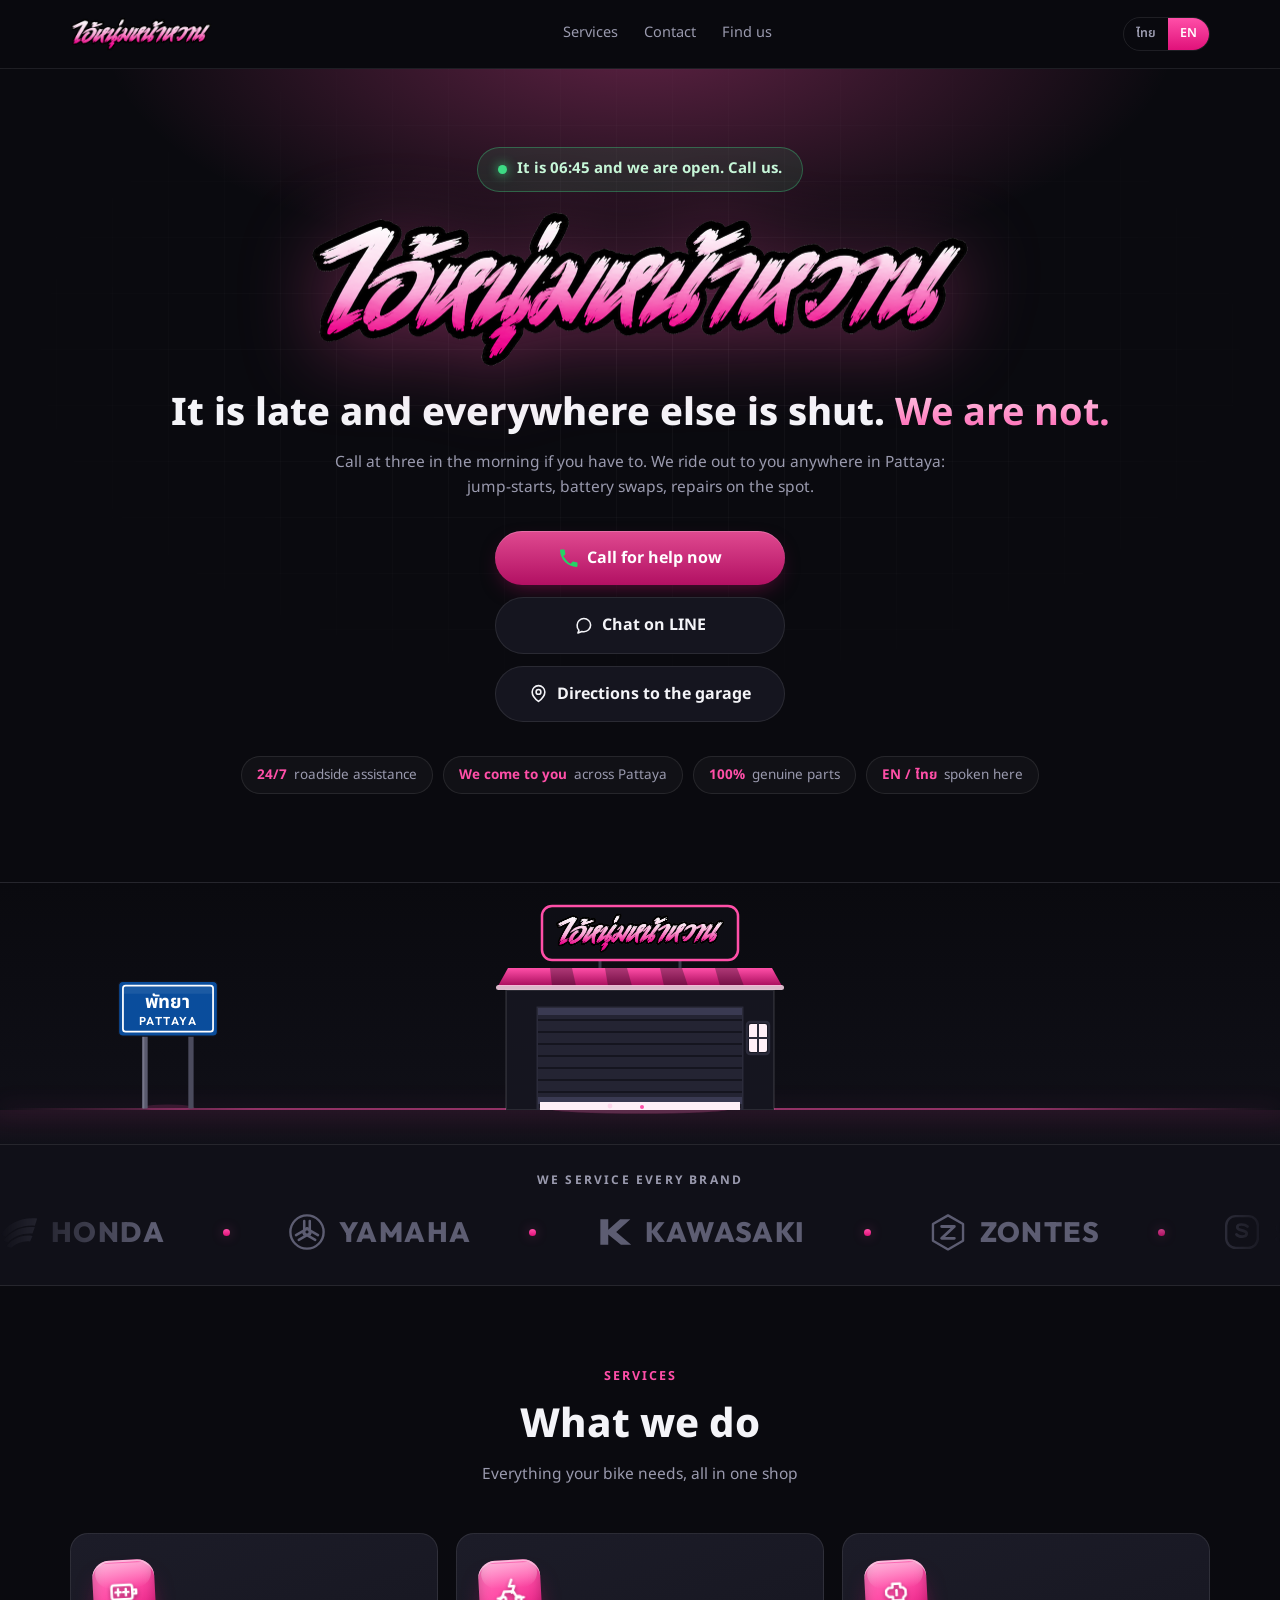
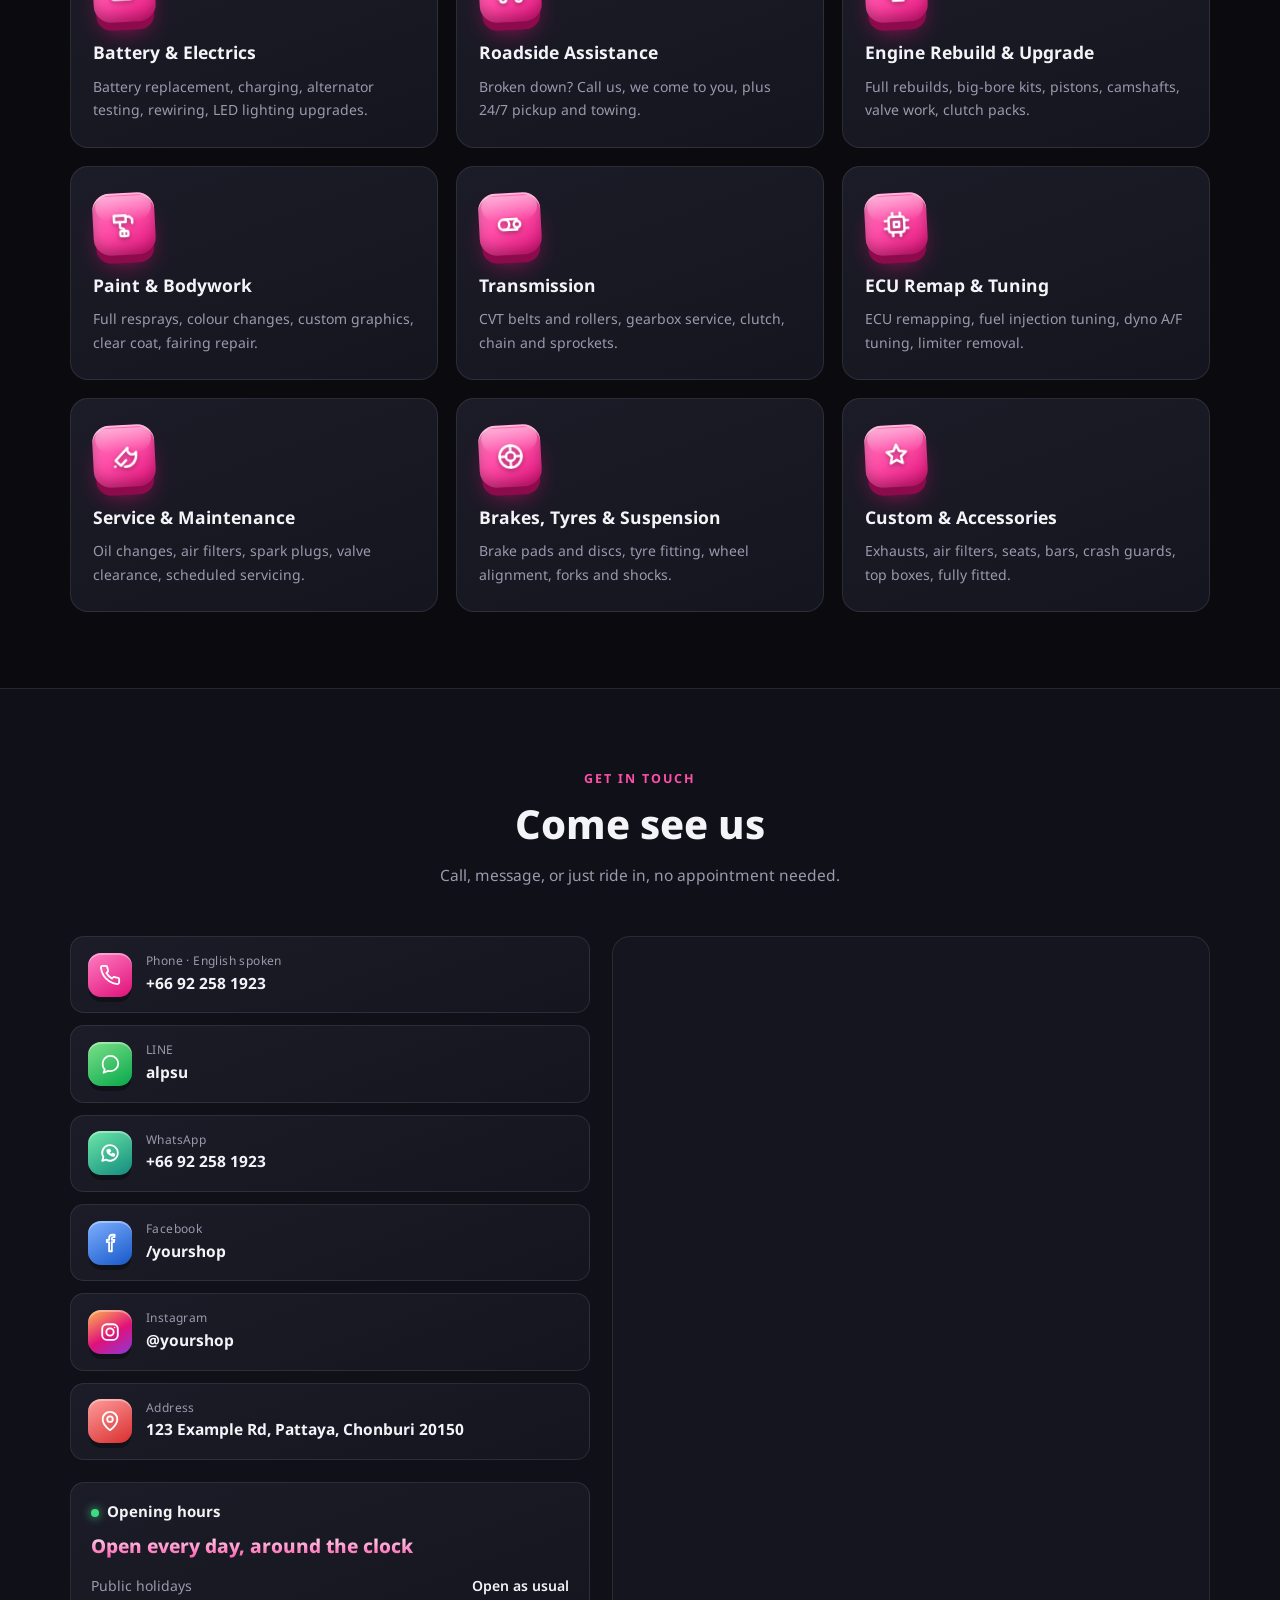
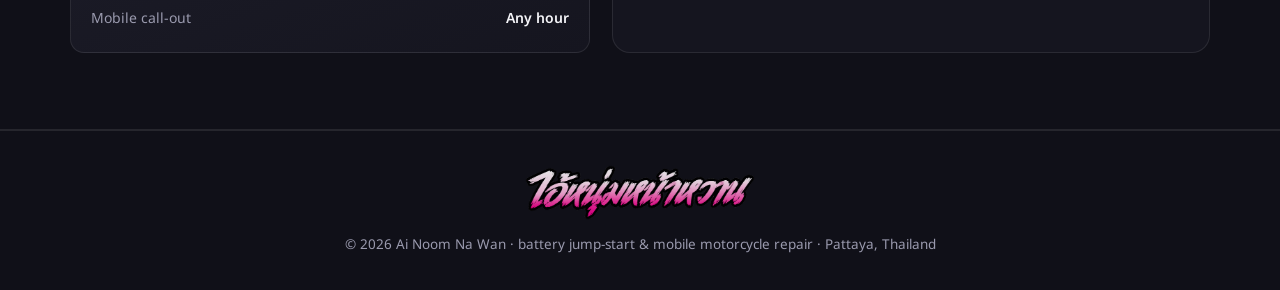
==== en/index.html @ 9d07ac25 "Split the site into a real Thai page and a real English page The English copy only ever existed insi" ====
<!DOCTYPE html>
<html lang="en">
<head>
<meta charset="UTF-8" />
<meta name="viewport" content="width=device-width, initial-scale=1" />
<title>Motorbike Repair &amp; Battery Jump-Start, Pattaya | 24 Hours</title>
<meta name="description" content="Mobile motorbike repair and battery jump-starts across Pattaya, open 24 hours. Engine rebuilds, paint, transmission and ECU remapping at the garage. English spoken." />
<meta name="theme-color" content="#0a0a0f" />
<link rel="canonical" href="https://pattayamotorservice.github.io/en/" />
<link rel="alternate" hreflang="th" href="https://pattayamotorservice.github.io/" />
<link rel="alternate" hreflang="en" href="https://pattayamotorservice.github.io/en/" />
<link rel="alternate" hreflang="x-default" href="https://pattayamotorservice.github.io/" />
<link rel="preconnect" href="https://fonts.googleapis.com" />
<link rel="preconnect" href="https://fonts.gstatic.com" crossorigin />
<link href="https://fonts.googleapis.com/css2?family=Noto+Sans+Thai:wght@400;600;800&family=Outfit:wght@400;600;800&display=swap" rel="stylesheet" />
<link rel="stylesheet" href="/assets/style.css" />

<meta property="og:type" content="website" />
<meta property="og:site_name" content="Ai Noom Na Wan" />
<meta property="og:locale" content="en_US" />
<meta property="og:locale:alternate" content="th_TH" />
<meta property="og:url" content="https://pattayamotorservice.github.io/en/" />
<meta property="og:title" content="Motorbike Repair &amp; Battery Jump-Start, Pattaya, 24 Hours" />
<meta property="og:description" content="Dead battery at 3am? We ride out to you anywhere in Pattaya. Jump-starts, battery swaps, on-the-spot repairs, and the heavy work back at the garage." />
<meta property="og:image" content="https://pattayamotorservice.github.io/assets/og.png" />
<meta property="og:image:type" content="image/png" />
<meta property="og:image:width" content="1200" />
<meta property="og:image:height" content="630" />
<meta property="og:image:alt" content="Ai Noom Na Wan, mobile motorbike repair in Pattaya" />

<meta name="twitter:card" content="summary_large_image" />
<meta name="twitter:title" content="Motorbike Repair &amp; Battery Jump-Start, Pattaya, 24 Hours" />
<meta name="twitter:description" content="Dead battery at 3am? We ride out to you anywhere in Pattaya." />
<meta name="twitter:image" content="https://pattayamotorservice.github.io/assets/og.png" />

<script type="application/ld+json">
{
  "@context": "https://schema.org",
  "@type": "AutoRepair",
  "@id": "https://pattayamotorservice.github.io/#business",
  "name": "Ai Noom Na Wan",
  "alternateName": "\u0e44\u0e2d\u0e49\u0e2b\u0e19\u0e38\u0e48\u0e21\u0e2b\u0e19\u0e49\u0e32\u0e2b\u0e27\u0e32\u0e19",
  "description": "Mobile motorbike repair and battery jump-starts across Pattaya, open 24 hours.",
  "url": "https://pattayamotorservice.github.io/en/",
  "inLanguage": "en",
  "image": "https://pattayamotorservice.github.io/assets/og.png",
  "logo": "https://pattayamotorservice.github.io/assets/logo.png",
  "telephone": "+66922581923",
  "priceRange": "$$",
  "currenciesAccepted": "THB",
  "address": {
    "@type": "PostalAddress",
    "addressLocality": "Pattaya",
    "addressRegion": "Chon Buri",
    "addressCountry": "TH"
  },
  "areaServed": { "@type": "City", "name": "Pattaya" },
  "openingHoursSpecification": [{
    "@type": "OpeningHoursSpecification",
    "dayOfWeek": ["Monday","Tuesday","Wednesday","Thursday","Friday","Saturday","Sunday"],
    "opens": "00:00",
    "closes": "23:59"
  }],
  "makesOffer": [
    { "@type": "Offer", "itemOffered": { "@type": "Service", "name": "Roadside battery jump-start" } },
    { "@type": "Offer", "itemOffered": { "@type": "Service", "name": "24 hour roadside assistance" } },
    { "@type": "Offer", "itemOffered": { "@type": "Service", "name": "Engine rebuild and upgrade" } },
    { "@type": "Offer", "itemOffered": { "@type": "Service", "name": "Paint and bodywork" } },
    { "@type": "Offer", "itemOffered": { "@type": "Service", "name": "ECU remap and tuning" } }
  ]
}
</script>
</head>
<body>

<!-- ============ NAV ============ -->
<header>
  <div class="wrap nav">
    <a class="nav-logo" href="/en/#top">
      <img src="/assets/logo.png" alt="Logo" onerror="this.style.display='none';this.nextElementSibling.style.display='block'">
      <span class="fallback" style="display:none">ไอ้หนุ่มหน้าหวาน</span>
    </a>
    <nav class="nav-links">
      <a href="/en/#services">Services</a>
      <a href="/en/#contact">Contact</a>
      <a href="/en/#map">Find us</a>
    </nav>
    <div class="lang"><a href="/" hreflang="th">ไทย</a><a href="/en/" class="on" hreflang="en">EN</a></div>
  </div>
</header>

<!-- ============ HERO ============ -->
<div class="hero" id="top">
  <div class="wrap">
    <div class="livenow"><i></i><span id="livenow-txt">It is 21:48 and we are open. Call us.</span></div>

    <img class="hero-logo" src="/assets/logo.png" alt="Shop logo" onerror="this.style.display='none';document.getElementById('logo-fb').style.display='block'">
    <div class="hero-logo-fallback" id="logo-fb" style="display:none">ไอ้หนุ่มหน้าหวาน</div>

    <h1 class="tagline" data-night="It is late and everywhere else is shut. &lt;b&gt;We are not.&lt;/b&gt;">Dead battery? Broken down? <b>Don't push it, we come to you</b></h1>

    <p class="sub"><span data-night="Call at three in the morning if you have to. We ride out to you anywhere in Pattaya: jump-starts, battery swaps, repairs on the spot.">Mobile service across Pattaya: battery jump-starts, battery swaps and on-the-spot repairs.</span><span class="sub-more"> Or ride into our garage for the heavy work, from engine rebuilds and paint to ECU remapping.</span></p>

    <div class="cta-row">
      <a class="btn btn-primary" href="tel:+66922581923">
        <svg viewBox="0 0 24 24" fill="#25d366"><path d="M7.4 11.3c1.6 3.1 4.2 5.7 7.3 7.3l2.4-2.4c.3-.3.8-.4 1.2-.3 1.3.4 2.6.7 4 .7.6 0 1.1.5 1.1 1.1v3.9c0 .6-.5 1.1-1.1 1.1C11.1 22.7 1.3 12.9 1.3 1.7 1.3 1.1 1.8.6 2.4.6h3.9c.6 0 1.1.5 1.1 1.1 0 1.4.2 2.7.7 4 .1.4 0 .9-.3 1.2L5.4 9.3Z"></path></svg>
        <span>Call for help now</span>
      </a>
      <a class="btn btn-ghost" href="https://line.me/ti/p/~alpsu" target="_blank" rel="noopener">
        <svg viewBox="0 0 24 24" fill="none" stroke="currentColor" stroke-width="2" stroke-linecap="round" stroke-linejoin="round"><path d="M21 11.5a8.4 8.4 0 0 1-8.5 8.3 9.6 9.6 0 0 1-2.5-.3L5 21.5l1.2-3.5A8.2 8.2 0 0 1 4 11.5C4 6.9 7.8 3.2 12.5 3.2S21 6.9 21 11.5Z"></path></svg>
        <span>Chat on LINE</span>
      </a>
      <a class="btn btn-ghost" href="/en/#map">
        <svg viewBox="0 0 24 24" fill="none" stroke="currentColor" stroke-width="2" stroke-linecap="round" stroke-linejoin="round"><path d="M20 10c0 6-8 12-8 12s-8-6-8-12a8 8 0 1 1 16 0Z"></path><circle cx="12" cy="10" r="3"></circle></svg>
        <span>Directions to the garage</span>
      </a>
    </div>

    <div class="strip">
      <div class="chip"><b>24/7</b><span>roadside assistance</span></div>
      <div class="chip"><b>We come to you</b><span>across Pattaya</span></div>
      <div class="chip"><b>100%</b><span>genuine parts</span></div>
      <div class="chip"><b>EN / ไทย</b><span>spoken here</span></div>
    </div>
  </div>
</div>

<!-- ============ RIDING BIKE ============ -->
<div class="ride" aria-hidden="true">

  <svg width="0" height="0" style="position:absolute" xmlns="http://www.w3.org/2000/svg">
    <defs>
      <linearGradient id="bikePink" x1="0" y1="0" x2="0" y2="1">
        <stop offset="0%" stop-color="#ffd7ec"></stop>
        <stop offset="45%" stop-color="#ff4fa8"></stop>
        <stop offset="100%" stop-color="#c8106e"></stop>
      </linearGradient>
      <linearGradient id="helmetPink" x1="0" y1="0" x2="0" y2="1">
        <stop offset="0%" stop-color="#ffe3f2"></stop>
        <stop offset="100%" stop-color="#e0117a"></stop>
      </linearGradient>
      <linearGradient id="awn" x1="0" y1="0" x2="0" y2="1">
        <stop offset="0%" stop-color="#ff4fa8"></stop>
        <stop offset="100%" stop-color="#a80c5c"></stop>
      </linearGradient>
    </defs>
  </svg>

  <!-- ======== Thai place-name sign: blue panel, white keyline, Thai over
       roman, on twin posts. Same layout the real ones use. ======== -->
  <svg class="roadsign" viewBox="0 0 120 152" fill="none" xmlns="http://www.w3.org/2000/svg">
    <ellipse cx="60" cy="149" rx="30" ry="3.5" fill="#ff4fa8" opacity=".16"></ellipse>
    <rect x="31" y="60" width="6" height="90" rx="1.5" fill="#5a5a6e"></rect>
    <rect x="83" y="60" width="6" height="90" rx="1.5" fill="#4b4b5d"></rect>
    <rect x="31" y="60" width="2.2" height="90" fill="#767689"></rect>

    <rect x="4" y="6" width="112" height="62" rx="5" fill="#0a4d9c"></rect>
    <rect x="4" y="6" width="112" height="62" rx="5" fill="none" stroke="#12121a" stroke-width="1.5"></rect>
    <rect x="9" y="11" width="102" height="52" rx="3" fill="none" stroke="#ffffff" stroke-width="2"></rect>
    <path d="M9 11h102v9H9z" fill="#ffffff" opacity=".07"></path>

    <text x="60" y="36" text-anchor="middle" fill="#ffffff" font-family="'Noto Sans Thai',sans-serif" font-size="21" font-weight="700">พัทยา</text>
    <text x="60" y="55" text-anchor="middle" fill="#ffffff" font-family="Outfit,sans-serif" font-size="13" font-weight="600" letter-spacing="1.6">PATTAYA</text>
  </svg>

  <!-- ======== 1. limps in: dead battery, no fender, coughing smoke ======== -->
  <svg class="scoot scoot-broken" viewBox="0 0 240 140" fill="none" xmlns="http://www.w3.org/2000/svg">
    <g class="smoke-black" fill="#2c2c37" stroke="#5c5c76" stroke-width="2">
      <circle cx="38" cy="112" r="12"></circle>
      <circle cx="33" cy="106" r="10"></circle>
      <circle cx="42" cy="117" r="9"></circle>
      <circle cx="30" cy="112" r="11.5"></circle>
      <circle cx="37" cy="107" r="9.5"></circle>
      <circle cx="35" cy="116" r="10.5"></circle>
      <circle cx="40" cy="109" r="8.5"></circle>
    </g>

    <g class="limp">
      <ellipse cx="120" cy="134" rx="86" ry="4" fill="#8d8494" opacity=".14"></ellipse>

      <circle cx="54" cy="107" r="23" stroke="#2c2c3b" stroke-width="9"></circle>
      <g class="wheel-lame">
        <circle cx="54" cy="107" r="14" stroke="#6d6d84" stroke-width="3"></circle>
        <g stroke="#5a5a70" stroke-width="3" stroke-linecap="round">
          <line x1="54" y1="107" x2="54" y2="94"></line>
          <line x1="54" y1="107" x2="66.4" y2="111"></line>
          <line x1="54" y1="107" x2="61.6" y2="117.5"></line>
          <line x1="54" y1="107" x2="46.4" y2="117.5"></line>
          <line x1="54" y1="107" x2="41.6" y2="111"></line>
        </g>
        <circle cx="54" cy="107" r="3.6" fill="#6d6d84"></circle>
      </g>

      <circle cx="190" cy="107" r="23" stroke="#2c2c3b" stroke-width="9"></circle>
      <g class="wheel-lame">
        <circle cx="190" cy="107" r="14" stroke="#6d6d84" stroke-width="3"></circle>
        <g stroke="#5a5a70" stroke-width="3" stroke-linecap="round">
          <line x1="190" y1="107" x2="190" y2="94"></line>
          <line x1="190" y1="107" x2="202.4" y2="111"></line>
          <line x1="190" y1="107" x2="197.6" y2="117.5"></line>
          <line x1="190" y1="107" x2="182.4" y2="117.5"></line>
          <line x1="190" y1="107" x2="177.6" y2="111"></line>
        </g>
        <circle cx="190" cy="107" r="3.6" fill="#6d6d84"></circle>
      </g>

      <path d="M60 112 C62 92 92 88 112 97 L114 112 Z" fill="#22222e"></path>
      <!-- rear shock has given up, so the tail sits low -->
      <path d="M64 106 L86 90" stroke="#44445a" stroke-width="5" stroke-linecap="round"></path>
      <!-- exhaust hanging off its bracket -->
      <path d="M64 122 L114 109" stroke="#2c2c39" stroke-width="7" stroke-linecap="round"></path>
      <circle cx="63" cy="122" r="4" fill="#3d3d4e"></circle>

      <path d="M190 107 L180 64" stroke="#44445a" stroke-width="6" stroke-linecap="round"></path>
      <!-- front fender: gone -->

      <path d="M38 94 C31 81, 36 66, 55 62 L98 58 L120 70 L121 96 L100 104 L56 104 Z" fill="#4a4a5c"></path>
      <path d="M34 69 L54 62" stroke="#3b3b4c" stroke-width="3.5" stroke-linecap="round"></path>
      <path d="M48 64 L80 56 L84 65 L122 62 L127 73 L52 76 Z" fill="#1a1a24"></path>
      <path d="M104 100 L154 100 L157 109 L102 109 Z" fill="#20202c"></path>
      <path d="M157 101 L161 78 C163 62, 171 52, 181 46 L194 52 L201 68 L197 88 L182 97 L167 101 Z" fill="#4a4a5c"></path>
      <!-- windscreen cracked, headlight dead -->
      <path d="M181 46 L192 32 L201 42 L197 54 Z" fill="#ffffff" opacity=".08"></path>
      <path d="M190 61 L201 69 L197 79 L187 73 Z" fill="#2a2a36"></path>
      <path d="M190 65 L198 76 M197 66 L191 77" stroke="#5a5a70" stroke-width="1.6"></path>

      <!-- bent bars, mirror hanging down -->
      <path d="M170 46 L192 47" stroke="#22222f" stroke-width="6" stroke-linecap="round"></path>
      <path d="M190 47 L199 58" stroke="#3b3b4c" stroke-width="3" stroke-linecap="round"></path>
      <ellipse cx="201" cy="61" rx="5.5" ry="3.5" fill="#44445a" transform="rotate(40 201 61)"></ellipse>

      <!-- rider slumped over the bars -->
      <path d="M126 100 L146 84 L100 70" stroke="#3a3a52" stroke-width="12" stroke-linecap="round" stroke-linejoin="round"></path>
      <path d="M118 102 L131 99" stroke="#14141d" stroke-width="7" stroke-linecap="round"></path>
      <path d="M100 70 L112 48" stroke="#3a3a52" stroke-width="17" stroke-linecap="round"></path>
      <path d="M111 49 L119 41" stroke="#3a3a52" stroke-width="10" stroke-linecap="round"></path>
      <path d="M112 51 L141 59 L170 46" stroke="#22222f" stroke-width="8" stroke-linecap="round" stroke-linejoin="round"></path>
      <circle cx="172" cy="46" r="4.5" fill="#5a5a70"></circle>
      <g transform="rotate(16 123 34)">
        <rect x="109" y="20" width="29" height="28" rx="13.5" fill="#6a6a80"></rect>
        <path d="M129 25 C138 28 140 35 138 43 L128 44 Z" fill="#12121a" opacity=".9"></path>
      </g>
    </g>
  </svg>

  <!-- ======== 2. rides back out: sorted, shiny, running clean ======== -->
  <svg class="scoot scoot-fixed" viewBox="0 0 240 140" fill="none" xmlns="http://www.w3.org/2000/svg">

    <!-- speed lines trailing behind -->
    <g class="speed" stroke-width="3" opacity=".85">
      <line x1="2" y1="52" x2="30" y2="52"></line>
      <line x1="0" y1="70" x2="24" y2="70"></line>
      <line x1="6" y1="86" x2="28" y2="86"></line>
    </g>

    <!-- exhaust smoke -->
    <g class="smoke" fill="#dccbda">
      <circle cx="38" cy="112" r="10"></circle>
      <circle cx="35" cy="107" r="8.5"></circle>
      <circle cx="40" cy="116" r="8"></circle>
      <circle cx="33" cy="113" r="9.5"></circle>
      <circle cx="37" cy="109" r="7.5"></circle>
      <circle cx="36" cy="115" r="9"></circle>
    </g>

    <g class="bob">
      <ellipse cx="120" cy="134" rx="92" ry="4.5" fill="#ff4fa8" opacity=".2"></ellipse>

      <!-- ---- 14in wheels on five-spoke alloys ---- -->
      <circle cx="54" cy="107" r="23" stroke="#2c2c3b" stroke-width="9"></circle>
      <g class="wheel">
        <circle cx="54" cy="107" r="14" stroke="url(#bikePink)" stroke-width="3"></circle>
        <g stroke="#7d7d94" stroke-width="3" stroke-linecap="round">
          <line x1="54" y1="107" x2="54" y2="94"></line>
          <line x1="54" y1="107" x2="66.4" y2="111"></line>
          <line x1="54" y1="107" x2="61.6" y2="117.5"></line>
          <line x1="54" y1="107" x2="46.4" y2="117.5"></line>
          <line x1="54" y1="107" x2="41.6" y2="111"></line>
        </g>
        <circle cx="54" cy="107" r="3.6" fill="#ff4fa8"></circle>
      </g>

      <circle cx="190" cy="107" r="23" stroke="#2c2c3b" stroke-width="9"></circle>
      <g class="wheel">
        <circle cx="190" cy="107" r="14" stroke="url(#bikePink)" stroke-width="3"></circle>
        <g stroke="#7d7d94" stroke-width="3" stroke-linecap="round">
          <line x1="190" y1="107" x2="190" y2="94"></line>
          <line x1="190" y1="107" x2="202.4" y2="111"></line>
          <line x1="190" y1="107" x2="197.6" y2="117.5"></line>
          <line x1="190" y1="107" x2="182.4" y2="117.5"></line>
          <line x1="190" y1="107" x2="177.6" y2="111"></line>
        </g>
        <circle cx="190" cy="107" r="3.6" fill="#ff4fa8"></circle>
      </g>

      <!-- ---- CVT case, exposed rear shock, exhaust ---- -->
      <path d="M60 112 C62 92 92 88 112 97 L114 112 Z" fill="#22222e"></path>
      <path d="M64 104 L88 82" stroke="#4a4a5c" stroke-width="5" stroke-linecap="round"></path>
      <g stroke="#6f6f88" stroke-width="2.4" stroke-linecap="round">
        <line x1="68" y1="102" x2="74" y2="98"></line>
        <line x1="72" y1="98" x2="78" y2="94"></line>
        <line x1="76" y1="94" x2="82" y2="90"></line>
      </g>
      <path d="M68 116 L114 109" stroke="#2c2c39" stroke-width="7" stroke-linecap="round"></path>
      <circle cx="67" cy="116" r="4" fill="#3d3d4e"></circle>

      <!-- ---- front fork + hugging fender ---- -->
      <path d="M190 107 L180 64" stroke="#54546e" stroke-width="6" stroke-linecap="round"></path>
      <path d="M170 95 C173 79 185 73 202 77" stroke="url(#bikePink)" stroke-width="4.5" stroke-linecap="round"></path>

      <!-- ---- bodywork: long tail, stepped seat, flat board, sharp shield ---- -->
      <path d="M38 94 C31 81, 36 66, 55 62 L98 58 L120 70 L121 96 L100 104 L56 104 Z" fill="url(#bikePink)"></path>
      <path d="M34 69 L54 62" stroke="#4a4a5c" stroke-width="3.5" stroke-linecap="round"></path>
      <path d="M48 64 L80 56 L84 65 L122 62 L127 73 L52 76 Z" fill="#1a1a24"></path>
      <path d="M104 100 L154 100 L157 109 L102 109 Z" fill="#20202c"></path>
      <path d="M157 101 L161 78 C163 62, 171 52, 181 46 L194 52 L201 68 L197 88 L182 97 L167 101 Z" fill="url(#bikePink)"></path>
      <path d="M181 46 L192 32 L201 42 L197 54 Z" fill="#ffffff" opacity=".28"></path>
      <path d="M190 61 L201 69 L197 79 L187 73 Z" fill="#fff3fa" opacity=".95"></path>

      <!-- fresh paint, straight out of the booth -->
      <path d="M54 66 C60 62 72 60 97 60 L103 63 C76 63 62 65 58 71 Z" fill="#fff" opacity=".26"></path>
      <path d="M164 80 C166 65 173 55 182 50 L186 53 C177 58 170 68 168 81 Z" fill="#fff" opacity=".22"></path>

      <!-- ---- bar, mirror ---- -->
      <path d="M170 46 L193 41" stroke="#22222f" stroke-width="6" stroke-linecap="round"></path>
      <path d="M189 42 L197 27" stroke="#3b3b4c" stroke-width="3" stroke-linecap="round"></path>
      <ellipse cx="199" cy="25" rx="5.5" ry="3.5" fill="#54546e" transform="rotate(-25 199 25)"></ellipse>

      <!-- ---- rider ---- -->
      <path d="M126 100 L146 84 L100 66" stroke="#3a3a52" stroke-width="12" stroke-linecap="round" stroke-linejoin="round"></path>
      <path d="M118 102 L131 99" stroke="#14141d" stroke-width="7" stroke-linecap="round"></path>
      <path d="M100 66 L110 42" stroke="#3a3a52" stroke-width="17" stroke-linecap="round"></path>
      <path d="M103 62 L111 45" stroke="url(#bikePink)" stroke-width="3.5" stroke-linecap="round"></path>
      <path d="M109 43 L116 34" stroke="#3a3a52" stroke-width="10" stroke-linecap="round"></path>
      <path d="M110 45 L140 56 L170 46" stroke="#22222f" stroke-width="8" stroke-linecap="round" stroke-linejoin="round"></path>
      <circle cx="172" cy="46" r="4.5" fill="#ff4fa8"></circle>
      <g transform="rotate(8 120 27)">
        <rect x="106" y="13" width="29" height="28" rx="13.5" fill="url(#helmetPink)"></rect>
        <path d="M126 18 C135 21 137 28 135 36 L125 37 Z" fill="#12121a" opacity=".9"></path>
        <path d="M111 20 L124 16" stroke="#ffffff" stroke-width="2.5" stroke-linecap="round" opacity=".6"></path>
      </g>
    </g>

    <!-- glints, painted last so they sit on top of the bodywork -->
    <g class="sparkle" fill="#fffafd">
      <path d="M56 60.5 L57.5 64.5 L61.5 66 L57.5 67.5 L56 71.5 L54.5 67.5 L50.5 66 L54.5 64.5 Z"></path>
      <path d="M98 54.5 L99.5 58.5 L103.5 60 L99.5 61.5 L98 65.5 L96.5 61.5 L92.5 60 L96.5 58.5 Z"></path>
      <path d="M170 40.5 L171.5 44.5 L175.5 46 L171.5 47.5 L170 51.5 L168.5 47.5 L164.5 46 L168.5 44.5 Z"></path>
      <path d="M184 64.5 L185.5 68.5 L189.5 70 L185.5 71.5 L184 75.5 L182.5 71.5 L178.5 70 L182.5 68.5 Z"></path>
      <path d="M78 90.5 L79.5 94.5 L83.5 96 L79.5 97.5 L78 101.5 L76.5 97.5 L72.5 96 L76.5 94.5 Z"></path>
      <path d="M146 92.5 L147.5 96.5 L151.5 98 L147.5 99.5 L146 103.5 L144.5 99.5 L140.5 98 L144.5 96.5 Z"></path>
    </g>
  </svg>

  <!-- ======== 3. the workshop itself ======== -->
  <svg class="shop" viewBox="0 -28 300 208" fill="none" xmlns="http://www.w3.org/2000/svg">
    <!-- hanging sign: the shop logo in a flickering neon frame -->
    <path d="M110 30 V42 M190 30 V42" stroke="#3b3b4c" stroke-width="3"></path>
    <g class="sign">
      <rect x="52" y="-24" width="196" height="54" rx="10" fill="#0e0e15" stroke="#ff4fa8" stroke-width="2.5"></rect>
      <image href="/assets/logo.png" x="65" y="-17.5" width="170" height="41" preserveAspectRatio="xMidYMid meet"></image>
    </g>

    <!-- awning -->
    <path d="M8 56 L292 56 L282 38 L18 38 Z" fill="url(#awn)"></path>
    <g fill="#0d0d14" opacity=".33">
      <path d="M62 56 L86 56 L82 38 L60 38 Z"></path>
      <path d="M118 56 L142 56 L137 38 L115 38 Z"></path>
      <path d="M174 56 L198 56 L192 38 L170 38 Z"></path>
      <path d="M230 56 L254 56 L247 38 L225 38 Z"></path>
    </g>
    <rect x="6" y="55" width="288" height="5" rx="2.5" fill="#ffd7ec" opacity=".85"></rect>

    <!-- facade: evenodd punches the doorway out, so a bike parked behind shows through -->
    <path fill="#15151f" fill-rule="evenodd" d="M16 60H284V180H16Z M48 78H252V180H48Z"></path>
    <rect x="16" y="60" width="268" height="120" fill="none" stroke="rgba(255,255,255,.09)" stroke-width="2"></rect>

    <!-- doorway: dim glass, so the bike inside reads as parked in a dark garage
         (the surrounding facade is opaque and hides the ends that stick out) -->
    <rect x="48" y="78" width="204" height="102" fill="#08080c" opacity=".38"></rect>
    <rect x="48" y="78" width="204" height="102" stroke="#2b2b3a" stroke-width="3"></rect>

    <!-- roller shutter -->
    <g class="door">
      <rect x="48" y="78" width="204" height="96" fill="#242433"></rect>
      <g stroke="#15151f" stroke-width="2">
        <path d="M48 90h204M48 102h204M48 114h204M48 126h204M48 138h204M48 150h204M48 162h204"></path>
      </g>
      <rect x="48" y="78" width="204" height="7" fill="#3a3a52"></rect>
      <rect x="48" y="167" width="204" height="7" fill="#3a3a52"></rect>
    </g>

    <!-- welding flashes leaking out while the shutter is down -->
    <g class="weld">
      <rect x="50" y="172" width="200" height="8" fill="#fff0f8"></rect>
      <circle class="spark" cx="120" cy="176" r="2.4" fill="#ffd7ec"></circle>
      <circle class="spark" cx="152" cy="177" r="2" fill="#ff4fa8"></circle>
      <circle class="spark" cx="182" cy="175" r="2.6" fill="#fff0f8"></circle>
      <rect x="259" y="94" width="18" height="28" rx="2" fill="#fff0f8"></rect>
    </g>

    <!-- window -->
    <rect x="257" y="92" width="22" height="32" rx="3" fill="none" stroke="#2b2b3a" stroke-width="2.5"></rect>
    <path d="M268 92 V124 M257 108 H279" stroke="#2b2b3a" stroke-width="2"></path>
  </svg>
</div>

<!-- ============ BRAND MARQUEE ============ -->

<!-- emblem shapes, defined once and reused by <use> below -->
<svg style="display:none" xmlns="http://www.w3.org/2000/svg">
  <symbol id="bm-honda" viewBox="0 0 48 48">
    <g fill="currentColor">
      <path d="M1 27C11 13 27 5 47 7l-3 9C29 15 16 20 7 30Z"></path>
      <path d="M4 35C14 23 28 16 44 18l-3 8C29 25 18 29 10 37Z"></path>
      <path d="M8 42C17 32 28 27 41 29l-3 7c-9-1-17 2-24 8Z"></path>
    </g>
  </symbol>
  <symbol id="bm-yamaha" viewBox="0 0 48 48">
    <circle cx="24" cy="24" r="21" fill="none" stroke="currentColor" stroke-width="3"></circle>
    <g fill="none" stroke="currentColor" stroke-width="3.2" stroke-linecap="round">
      <g><path d="M20.5 27V10"></path><path d="M27.5 27V10"></path></g>
      <g transform="rotate(120 24 24)"><path d="M20.5 27V10"></path><path d="M27.5 27V10"></path></g>
      <g transform="rotate(240 24 24)"><path d="M20.5 27V10"></path><path d="M27.5 27V10"></path></g>
    </g>
  </symbol>
  <symbol id="bm-kawasaki" viewBox="0 0 48 48">
    <path fill="currentColor" d="M8 8h10v13L33 8h13L28 24l19 16H34L18 27v13H8Z"></path>
  </symbol>
  <symbol id="bm-zontes" viewBox="0 0 48 48">
    <path d="M24 3 43 14v21L24 46 5 35V14Z" fill="none" stroke="currentColor" stroke-width="3" stroke-linejoin="round"></path>
    <path d="M16 17h16L16 32h16" fill="none" stroke="currentColor" stroke-width="3.6" stroke-linecap="round" stroke-linejoin="round"></path>
  </symbol>
  <symbol id="bm-sym" viewBox="0 0 48 48">
    <rect x="4" y="4" width="40" height="40" rx="12" fill="none" stroke="currentColor" stroke-width="3"></rect>
    <path d="M31 17c-3-3-13-4-13 1s12 3 12 8-10 5-13 1" fill="none" stroke="currentColor" stroke-width="3.4" stroke-linecap="round"></path>
  </symbol>
  <symbol id="bm-vespa" viewBox="0 0 48 48">
    <path d="M24 4 42 11v16c0 10-8 15-18 18C14 42 6 37 6 27V11Z" fill="none" stroke="currentColor" stroke-width="3" stroke-linejoin="round"></path>
    <path d="M16 17 24 33 32 17" fill="none" stroke="currentColor" stroke-width="4" stroke-linecap="round" stroke-linejoin="round"></path>
  </symbol>
</svg>

<div class="marquee-sec">
  <div class="marquee-label">We service every brand</div>
  <div class="marquee">
    <div class="marquee-track" id="mq-track">
      <!-- half A -->
      <span class="brand"><svg class="bm"><use href="#bm-honda"></use></svg><span class="bt">Honda</span></span><span class="sep"></span>
      <span class="brand"><svg class="bm"><use href="#bm-yamaha"></use></svg><span class="bt">Yamaha</span></span><span class="sep"></span>
      <span class="brand"><svg class="bm"><use href="#bm-kawasaki"></use></svg><span class="bt">Kawasaki</span></span><span class="sep"></span>
      <span class="brand"><svg class="bm"><use href="#bm-zontes"></use></svg><span class="bt">Zontes</span></span><span class="sep"></span>
      <span class="brand"><svg class="bm"><use href="#bm-sym"></use></svg><span class="bt">SYM</span></span><span class="sep"></span>
      <span class="brand"><svg class="bm"><use href="#bm-vespa"></use></svg><span class="bt">Vespa</span></span><span class="sep"></span>
      <!-- half B (identical, keeps the -50% loop seamless) -->
      <span class="brand"><svg class="bm"><use href="#bm-honda"></use></svg><span class="bt">Honda</span></span><span class="sep"></span>
      <span class="brand"><svg class="bm"><use href="#bm-yamaha"></use></svg><span class="bt">Yamaha</span></span><span class="sep"></span>
      <span class="brand"><svg class="bm"><use href="#bm-kawasaki"></use></svg><span class="bt">Kawasaki</span></span><span class="sep"></span>
      <span class="brand"><svg class="bm"><use href="#bm-zontes"></use></svg><span class="bt">Zontes</span></span><span class="sep"></span>
      <span class="brand"><svg class="bm"><use href="#bm-sym"></use></svg><span class="bt">SYM</span></span><span class="sep"></span>
      <span class="brand"><svg class="bm"><use href="#bm-vespa"></use></svg><span class="bt">Vespa</span></span><span class="sep"></span>
    </div>
  </div>
</div>

<!-- ============ SERVICES ============ -->
<section id="services">
  <div class="wrap">
    <div class="sec-head rv" style="transition-delay: 0s;">
      <span class="eyebrow">Services</span>
      <h2>What we do</h2>
      <p>Everything your bike needs, all in one shop</p>
    </div>

    <div class="grid">

      <!-- Battery -->
      <div class="card rv" style="transition-delay: 0.08s;">
        <div class="ico"><svg viewBox="0 0 24 24"><rect x="2" y="7" width="16" height="11" rx="2"></rect><path d="M18 11h3v3h-3"></path><path d="M7 10v5M5 12.5h4M13 10v5M11 12.5h4"></path></svg></div>
        <h3>Battery &amp; Electrics</h3>
        <p>Battery replacement, charging, alternator testing, rewiring, LED lighting upgrades.</p>
      </div>

      <!-- Roadside -->
      <div class="card rv" style="transition-delay: 0.16s;">
        <div class="ico"><svg viewBox="0 0 24 24"><path d="M2 17h3l2-5h7l3 5h5"></path><circle cx="6" cy="18" r="2.2"></circle><circle cx="18" cy="18" r="2.2"></circle><path d="M13 3l-2 5h4l-2 5"></path></svg></div>
        <h3>Roadside Assistance</h3>
        <p>Broken down? Call us, we come to you, plus 24/7 pickup and towing.</p>
      </div>

      <!-- Engine -->
      <div class="card rv" style="transition-delay: 0s;">
        <div class="ico"><svg viewBox="0 0 24 24"><path d="M6 9h3V6h6v3h2l2 2v4l-2 2v2H9v-3H6l-2-2v-3l2-2Z"></path><path d="M12 11v4"></path></svg></div>
        <h3>Engine Rebuild &amp; Upgrade</h3>
        <p>Full rebuilds, big-bore kits, pistons, camshafts, valve work, clutch packs.</p>
      </div>

      <!-- Paint -->
      <div class="card rv" style="transition-delay: 0.08s;">
        <div class="ico"><svg viewBox="0 0 24 24"><path d="M4 5h9v5H4z"></path><path d="M13 6h3l2 2v3"></path><path d="M8.5 10v3.5A1.5 1.5 0 0 0 10 15h0a1.5 1.5 0 0 1 1.5 1.5V21"></path><rect x="8.5" y="17" width="6" height="4" rx="1"></rect></svg></div>
        <h3>Paint &amp; Bodywork</h3>
        <p>Full resprays, colour changes, custom graphics, clear coat, fairing repair.</p>
      </div>

      <!-- Transmission -->
      <div class="card rv" style="transition-delay: 0.16s;">
        <div class="ico"><svg viewBox="0 0 24 24"><circle cx="7" cy="12" r="4"></circle><circle cx="17" cy="12" r="2.5"></circle><path d="M7 8h10M7 16h10"></path></svg></div>
        <h3>Transmission</h3>
        <p>CVT belts and rollers, gearbox service, clutch, chain and sprockets.</p>
      </div>

      <!-- Remap -->
      <div class="card rv" style="transition-delay: 0s;">
        <div class="ico"><svg viewBox="0 0 24 24"><rect x="6" y="6" width="12" height="12" rx="2"></rect><path d="M10 10h4v4h-4z"></path><path d="M9 3v3M15 3v3M9 18v3M15 18v3M3 9h3M3 15h3M18 9h3M18 15h3"></path></svg></div>
        <h3>ECU Remap &amp; Tuning</h3>
        <p>ECU remapping, fuel injection tuning, dyno A/F tuning, limiter removal.</p>
      </div>

      <!-- Service -->
      <div class="card rv" style="transition-delay: 0.08s;">
        <div class="ico"><svg viewBox="0 0 24 24"><path d="M14.5 5.5a4 4 0 0 0 5 5L21 9v2.5a8.5 8.5 0 0 1-8.5 8.5H12"></path><path d="M14.5 5.5 9 11l-4 4 4 4 4-4"></path><path d="M4.5 19.5h.01"></path></svg></div>
        <h3>Service &amp; Maintenance</h3>
        <p>Oil changes, air filters, spark plugs, valve clearance, scheduled servicing.</p>
      </div>

      <!-- Brakes / tyres -->
      <div class="card rv" style="transition-delay: 0.16s;">
        <div class="ico"><svg viewBox="0 0 24 24"><circle cx="12" cy="12" r="8.5"></circle><circle cx="12" cy="12" r="3.5"></circle><path d="M12 3.5v5M12 15.5v5M3.5 12h5M15.5 12h5"></path></svg></div>
        <h3>Brakes, Tyres &amp; Suspension</h3>
        <p>Brake pads and discs, tyre fitting, wheel alignment, forks and shocks.</p>
      </div>

      <!-- Custom / accessories -->
      <div class="card rv" style="transition-delay: 0s;">
        <div class="ico"><svg viewBox="0 0 24 24"><path d="M12 3l2.2 4.8 5.3.6-4 3.6 1.1 5.2L12 14.6 7.4 17.2l1.1-5.2-4-3.6 5.3-.6L12 3Z"></path></svg></div>
        <h3>Custom &amp; Accessories</h3>
        <p>Exhausts, air filters, seats, bars, crash guards, top boxes, fully fitted.</p>
      </div>

    </div>
  </div>
</section>

<!-- ============ CONTACT + MAP ============ -->
<section id="contact" style="background:var(--bg-2);border-top:1px solid var(--line);border-bottom:1px solid var(--line)">
  <div class="wrap">
    <div class="sec-head rv" style="transition-delay: 0.08s;">
      <span class="eyebrow">Get in touch</span>
      <h2>Come see us</h2>
      <p>Call, message, or just ride in, no appointment needed.</p>
    </div>

    <div class="contact-wrap">
      <div>
        <div class="ch-list rv" style="transition-delay: 0.16s;">
          <a class="ch" href="tel:+66922581923">
            <div class="ch-ico ch-tel"><svg viewBox="0 0 24 24"><path d="M22 16.9v3a2 2 0 0 1-2.2 2 19.8 19.8 0 0 1-8.6-3.1 19.5 19.5 0 0 1-6-6A19.8 19.8 0 0 1 2.1 4.2 2 2 0 0 1 4.1 2h3a2 2 0 0 1 2 1.7c.1 1 .4 2 .7 2.9a2 2 0 0 1-.5 2.1L8.1 9.9a16 16 0 0 0 6 6l1.2-1.2a2 2 0 0 1 2.1-.5c.9.3 1.9.6 2.9.7a2 2 0 0 1 1.7 2Z"></path></svg></div>
            <div class="ch-txt">
              <div class="k">Phone · English spoken</div>
              <div class="v">+66 92 258 1923</div>
            </div>
          </a>

          <a class="ch" href="https://line.me/ti/p/~alpsu" target="_blank" rel="noopener">
            <div class="ch-ico ch-line"><svg viewBox="0 0 24 24"><path d="M21 11.5a8.4 8.4 0 0 1-8.5 8.3 9.6 9.6 0 0 1-2.5-.3L5 21.5l1.2-3.5A8.2 8.2 0 0 1 4 11.5C4 6.9 7.8 3.2 12.5 3.2S21 6.9 21 11.5Z"></path></svg></div>
            <div class="ch-txt">
              <div class="k">LINE</div>
              <div class="v">alpsu</div>
            </div>
          </a>

          <a class="ch ch-wa-row" href="https://wa.me/66922581923" target="_blank" rel="noopener">
            <div class="ch-ico ch-wa"><svg viewBox="0 0 24 24"><path d="M20.5 11.8A8.5 8.5 0 0 1 7.7 19.2L3.5 20.5l1.3-4.1a8.5 8.5 0 1 1 15.7-4.6Z"></path><path d="M9 9.2c.3 2.4 2.4 4.5 4.8 4.8l1-1.3 1.9.8-.4 1.6c-2.9.5-6.9-3.5-6.4-6.4l1.6-.4.8 1.9L9 9.2Z"></path></svg></div>
            <div class="ch-txt">
              <div class="k">WhatsApp</div>
              <div class="v">+66 92 258 1923</div>
            </div>
          </a>

          <a class="ch" href="https://facebook.com/yourshop" target="_blank" rel="noopener">
            <div class="ch-ico ch-fb"><svg viewBox="0 0 24 24"><path d="M14 8.5V7a1.5 1.5 0 0 1 1.5-1.5H17V3h-2.2A4 4 0 0 0 11 7v1.5H8.5V11H11v10h3V11h2.3l.5-2.5H14Z"></path></svg></div>
            <div class="ch-txt"><div class="k">Facebook</div><div class="v">/yourshop</div></div>
          </a>

          <a class="ch" href="https://instagram.com/yourshop" target="_blank" rel="noopener">
            <div class="ch-ico ch-ig"><svg viewBox="0 0 24 24"><rect x="3.5" y="3.5" width="17" height="17" rx="5"></rect><circle cx="12" cy="12" r="4"></circle><circle cx="17" cy="7" r=".8" fill="#fff" stroke="none"></circle></svg></div>
            <div class="ch-txt"><div class="k">Instagram</div><div class="v">@yourshop</div></div>
          </a>

          <a class="ch" href="https://maps.google.com/?q=YOUR+SHOP+NAME+Pattaya" target="_blank" rel="noopener">
            <div class="ch-ico ch-map"><svg viewBox="0 0 24 24"><path d="M20 10c0 6-8 12-8 12s-8-6-8-12a8 8 0 1 1 16 0Z"></path><circle cx="12" cy="10" r="3"></circle></svg></div>
            <div class="ch-txt"><div class="k">Address</div><div class="v">123 Example Rd, Pattaya, Chonburi 20150</div></div>
          </a>
        </div>

        <div class="hours rv" style="transition-delay: 0s;">
          <h4><span class="dot"></span><span>Opening hours</span></h4>
          <div class="hours-big">Open every day, around the clock</div>
          <div class="hours-row"><span>Public holidays</span><b>Open as usual</b></div>
          <div class="hours-row"><span>Mobile call-out</span><b>Any hour</b></div>
        </div>
      </div>

      <div class="map-box rv" id="map" style="transition-delay: 0.08s;">
        <iframe src="https://www.google.com/maps?q=Pattaya%20Chonburi%20Thailand&amp;output=embed" loading="lazy" referrerpolicy="no-referrer-when-downgrade" title="Shop location"></iframe>
      </div>
    </div>
  </div>
</section>

<!-- ============ FOOTER ============ -->
<footer>
  <div class="wrap">
    <img class="fl" src="/assets/logo.png" alt="" onerror="this.style.display='none'">
    <p>© 2026 Ai Noom Na Wan · battery jump-start &amp; mobile motorcycle repair · Pattaya, Thailand</p>
  </div>
</footer>

<a class="fab" href="tel:+66922581923" aria-label="Call">
  <svg viewBox="0 0 24 24"><path d="M22 16.9v3a2 2 0 0 1-2.2 2 19.8 19.8 0 0 1-8.6-3.1 19.5 19.5 0 0 1-6-6A19.8 19.8 0 0 1 2.1 4.2 2 2 0 0 1 4.1 2h3a2 2 0 0 1 2 1.7c.1 1 .4 2 .7 2.9a2 2 0 0 1-.5 2.1L8.1 9.9a16 16 0 0 0 6 6l1.2-1.2a2 2 0 0 1 2.1-.5c.9.3 1.9.6 2.9.7a2 2 0 0 1 1.7 2Z"></path></svg>
</a>






<script>
  /* 19:00 to 07:00 counts as night. ?night and ?day force either mode so the
     night page can be checked without waiting for it to get dark. */
  (function(){
    var q = location.search;
    if (/[?&]day(=|&|$)/.test(q)) return;
    var h = new Date().getHours();
    if (/[?&]night(=|&|$)/.test(q) || h >= 19 || h < 7) {
      document.documentElement.classList.add('is-night');
    }
  })();

  function isNight(){ return document.documentElement.classList.contains('is-night'); }

  function paintLive(){
    var el = document.getElementById('livenow-txt');
    if (!el || !isNight()) return;
    var d = new Date();
    var hh = ('0' + d.getHours()).slice(-2), mm = ('0' + d.getMinutes()).slice(-2);
    el.textContent = 'It is ' + hh + ':' + mm + ' and we are open. Call us.';
  }

  /* the page ships in English already, so the only swap left is the night copy */
  (function(){
    if (isNight()) {
      document.querySelectorAll('[data-night]').forEach(function(el){
        el.innerHTML = el.getAttribute('data-night');
      });
    }
    paintLive();
    setInterval(paintLive, 30000);
  })();

  var io = new IntersectionObserver(function(entries){
    entries.forEach(function(e){ if (e.isIntersecting){ e.target.classList.add('in'); io.unobserve(e.target); } });
  }, { threshold: 0.12 });
  document.querySelectorAll('.rv').forEach(function(el, i){
    el.style.transitionDelay = (i % 3) * 0.08 + 's';
    io.observe(el);
  });
</script>
</body>
</html>
---- assets/style.css ----
:root{
    --bg:#0a0a0f;
    --bg-2:#101018;
    --card:#15151f;
    --card-2:#1c1c28;
    --line:rgba(255,255,255,.09);
    --txt:#f4f4f8;
    --muted:#9a9aae;
    --pink-1:#ffd7ec;
    --pink-2:#ff4fa8;
    --pink-3:#e0117a;
    --pink-glow:rgba(255,79,168,.35);
    --r:18px;
    --max:1180px;
  }
  *{box-sizing:border-box;margin:0;padding:0}
  html{scroll-behavior:smooth}
  body{
    background:var(--bg);
    color:var(--txt);
    font-family:'Noto Sans Thai','Outfit',system-ui,sans-serif;
    line-height:1.65;
    -webkit-font-smoothing:antialiased;
    overflow-x:hidden;
  }
  .wrap{max-width:var(--max);margin:0 auto;padding:0 20px}
  a{color:inherit;text-decoration:none}
  img{max-width:100%;display:block}

  /* ---------- NAV ---------- */
  header{
    position:sticky;top:0;z-index:50;
    background:rgba(10,10,15,.78);
    backdrop-filter:blur(14px);
    border-bottom:1px solid var(--line);
  }
  .nav{display:flex;align-items:center;justify-content:space-between;gap:16px;height:68px}
  .nav-logo{display:flex;align-items:center;gap:10px;min-width:0}
  .nav-logo img{height:34px;width:auto}
  .nav-logo .fallback{
    font-weight:800;font-size:19px;letter-spacing:.5px;
    background:linear-gradient(180deg,var(--pink-1),var(--pink-3));
    -webkit-background-clip:text;background-clip:text;color:transparent;
    white-space:nowrap;
  }
  .nav-links{display:flex;align-items:center;gap:26px}
  .nav-links a{font-size:14.5px;color:var(--muted);transition:color .2s}
  .nav-links a:hover{color:var(--pink-2)}
  .lang{
    display:flex;border:1px solid var(--line);border-radius:999px;overflow:hidden;
    font-size:12.5px;font-weight:600;flex-shrink:0;
  }
  .lang a{
    display:inline-block;text-decoration:none;
    color:var(--muted);padding:6px 12px;cursor:pointer;
    font-weight:600;transition:.2s;
  }
  .lang a:hover{color:var(--pink-1)}
  .lang a.on{background:linear-gradient(180deg,var(--pink-2),var(--pink-3));color:#fff}
  @media(max-width:860px){.nav-links{display:none}}

  /* ---------- HERO ---------- */
  .hero{
    position:relative;overflow:hidden;
    padding:78px 0 88px;
    text-align:center;
  }
  .hero::before{
    content:"";position:absolute;inset:-20% -10% auto -10%;height:620px;
    background:radial-gradient(ellipse 50% 55% at 50% 20%,var(--pink-glow),transparent 70%);
    pointer-events:none;
  }
  .hero::after{
    content:"";position:absolute;inset:0;pointer-events:none;
    background-image:linear-gradient(var(--line) 1px,transparent 1px),linear-gradient(90deg,var(--line) 1px,transparent 1px);
    background-size:56px 56px;
    mask-image:radial-gradient(ellipse 70% 60% at 50% 35%,#000,transparent 75%);
    -webkit-mask-image:radial-gradient(ellipse 70% 60% at 50% 35%,#000,transparent 75%);
    opacity:.5;
  }
  .hero .wrap{position:relative;z-index:2}
  .hero-logo{max-width:min(660px,88vw);margin:0 auto 22px;filter:drop-shadow(0 14px 40px var(--pink-glow))}
  .hero-logo-fallback{
    font-size:clamp(38px,9vw,84px);font-weight:800;line-height:1.1;margin-bottom:18px;
    background:linear-gradient(180deg,var(--pink-1) 10%,var(--pink-2) 55%,var(--pink-3) 100%);
    -webkit-background-clip:text;background-clip:text;color:transparent;
  }
  /* Only shown between 19:00 and 07:00. It states the visitor's own clock time,
     which is the one fact that matters at 3am: everyone else is shut. */
  .livenow{
    display:none;align-items:center;gap:10px;justify-content:center;
    margin-bottom:18px;font-size:15px;font-weight:700;color:#c6f7d8;
    border:1px solid rgba(61,220,132,.34);background:rgba(61,220,132,.1);
    border-radius:999px;padding:9px 20px;
  }
  .is-night .livenow{display:inline-flex}
  /* stacked and matched, so call and LINE read as one pair rather than a
     giant button with a small one hanging off it */
  .is-night .cta-row{flex-direction:column;align-items:center}
  .is-night .cta-row .btn{
    width:100%;max-width:290px;padding:14px 22px;font-size:16px;
  }
  .is-night .cta-row .btn svg{width:19px;height:19px}
  .is-night .sub-more{display:none}
  .livenow i{
    width:9px;height:9px;border-radius:50%;background:#3ddc84;flex-shrink:0;
    box-shadow:0 0 11px #3ddc84;animation:live 1.9s ease-in-out infinite;
  }
  @keyframes live{0%,100%{opacity:1}50%{opacity:.3}}
  @media(prefers-reduced-motion:reduce){.livenow i{animation:none}}

  .tagline{
    font-size:clamp(23px,4vw,38px);color:var(--txt);font-weight:800;
    line-height:1.25;margin-bottom:12px;
  }
  .tagline b{
    background:linear-gradient(180deg,var(--pink-1),var(--pink-2));
    -webkit-background-clip:text;background-clip:text;color:transparent;
  }
  .sub{color:var(--muted);max-width:620px;margin:0 auto 30px;font-size:15.5px}
  .cta-row{display:flex;gap:12px;justify-content:center;flex-wrap:wrap}
  .btn{
    display:inline-flex;align-items:center;justify-content:center;gap:9px;
    padding:13px 24px;border-radius:999px;font-weight:700;font-size:15px;
    transition:transform .18s,box-shadow .18s;
  }
  .btn svg{width:18px;height:18px;flex-shrink:0}
  /* pulled back from the full brand pink so the button sits in the page
     instead of glaring out of it */
  .btn-primary{
    background:linear-gradient(180deg,#e04a90,#b21063);color:#fff;
    box-shadow:0 8px 22px -9px rgba(224,17,122,.5),inset 0 1px 0 rgba(255,255,255,.2);
  }
  .btn-primary:hover{transform:translateY(-2px);box-shadow:0 13px 30px -9px rgba(224,17,122,.55)}
  .btn-ghost{border:1px solid var(--line);background:var(--card);color:var(--txt)}
  .btn-ghost:hover{transform:translateY(-2px);border-color:var(--pink-2)}

  .strip{
    display:flex;gap:10px;justify-content:center;flex-wrap:wrap;
    margin-top:34px;
  }
  .chip{
    display:flex;align-items:center;gap:7px;
    border:1px solid var(--line);background:rgba(255,255,255,.03);
    border-radius:999px;padding:7px 15px;font-size:13.5px;color:var(--muted);
  }
  .chip b{color:var(--pink-2);font-weight:700}

  /* ---------- WORKSHOP SCENE ---------- */
  /* One 13s loop: broken scooter limps in slowly (0-5.5s) → shutter down, sparks
     fly (5.5-8.6s) → repaired scooter rides back out (8.8-12s) → beat → repeat. */
  .ride{
    position:relative;height:262px;overflow:hidden;
    background:linear-gradient(180deg,var(--bg),var(--bg-2));
    border-top:1px solid var(--line);
    --sc-w:230px;      /* scooter width  */
    --sc-bot:29px;     /* puts the tyres on the road line */
    --shop-w:300px;
    --sign-w:106px;
  }
  .ride::before{ /* road glow */
    content:"";position:absolute;left:0;right:0;bottom:34px;height:2px;
    background:linear-gradient(90deg,transparent,rgba(255,79,168,.55) 20%,rgba(255,79,168,.55) 80%,transparent);
    box-shadow:0 0 22px var(--pink-glow);
  }
  .ride::after{ /* asphalt haze under the road */
    content:"";position:absolute;left:0;right:0;bottom:0;height:34px;
    background:linear-gradient(180deg,rgba(255,79,168,.07),transparent);
  }

  .shop{
    position:absolute;left:50%;bottom:34px;width:var(--shop-w);
    transform:translateX(-50%);z-index:3;
  }
  /* Thai guide sign at the top of the road. Sits behind the scooters, so they
     ride past it the way you would pass a real one. */
  .roadsign{
    position:absolute;bottom:34px;left:9%;width:var(--sign-w);z-index:1;
  }
  .scoot{ /* translateX(0) == parked dead-centre, hidden behind the shopfront */
    position:absolute;left:50%;bottom:var(--sc-bot);width:var(--sc-w);
    margin-left:calc(var(--sc-w) / -2);z-index:2;will-change:transform;
  }
  .scoot-broken{animation:ride-in 13s linear infinite}
  .scoot-fixed {animation:ride-out 13s linear infinite}
  /* limps in and coasts to a stop inside, then is swapped out under the closed shutter */
  @keyframes ride-in{
    0%  {transform:translateX(-72vw);opacity:1;animation-timing-function:cubic-bezier(.25,.6,.4,1)}
    42% {transform:translateX(0);opacity:1}
    48% {transform:translateX(0);opacity:1}
    53% {transform:translateX(0);opacity:0}
    100%{transform:translateX(0);opacity:0}
  }
  @keyframes ride-out{
    0%,56%{transform:translateX(0);opacity:0}
    60%   {transform:translateX(0);opacity:1}
    68%   {transform:translateX(0);opacity:1;animation-timing-function:cubic-bezier(.5,0,.75,.5)}
    92%,100%{transform:translateX(72vw);opacity:1}
  }

  .bob{animation:bob .42s ease-in-out infinite alternate;transform-box:fill-box;transform-origin:center}
  @keyframes bob{from{transform:translateY(0)}to{transform:translateY(-2.5px)}}
  /* uneven hobble, one bad lurch per revolution, then a few smaller stumbles,
     so it never settles into a clean rhythm the way .bob does */
  .limp{animation:limp .66s ease-in-out infinite;transform-box:fill-box;transform-origin:center}
  @keyframes limp{
    0%  {transform:translate(0,0) rotate(0deg)}
    10% {transform:translate(1.5px,-5px) rotate(-2.8deg)}
    22% {transform:translate(-1px,2px)   rotate(1.6deg)}
    32% {transform:translate(.5px,-1px)  rotate(-.7deg)}
    44% {transform:translate(0,1px)      rotate(.5deg)}
    56% {transform:translate(1.5px,-4px) rotate(-2.2deg)}
    68% {transform:translate(-1.5px,2.5px) rotate(1.9deg)}
    80% {transform:translate(.5px,-1.5px)  rotate(-.9deg)}
    92% {transform:translate(-.5px,.5px) rotate(.4deg)}
    100%{transform:translate(0,0) rotate(0deg)}
  }

  .wheel{animation:spin .4s linear infinite;transform-box:fill-box;transform-origin:center}
  .wheel-lame{animation:spin 1.35s steps(7) infinite;transform-box:fill-box;transform-origin:center}
  @keyframes spin{to{transform:rotate(360deg)}}

  .speed line{animation:speed .35s linear infinite;stroke:var(--pink-2);stroke-linecap:round}
  .speed line:nth-child(2){animation-delay:.12s}
  .speed line:nth-child(3){animation-delay:.24s}
  @keyframes speed{
    0%  {opacity:0;transform:translateX(14px)}
    35% {opacity:.85}
    100%{opacity:0;transform:translateX(-26px)}
  }

  /* exhaust smoke puffs trailing behind */
  .smoke circle{
    animation:puff 1.5s ease-out infinite;
    transform-box:fill-box;transform-origin:center;opacity:0;
  }
  .smoke circle:nth-child(2){animation-delay:.25s}
  .smoke circle:nth-child(3){animation-delay:.5s}
  .smoke circle:nth-child(4){animation-delay:.75s}
  .smoke circle:nth-child(5){animation-delay:1s}
  .smoke circle:nth-child(6){animation-delay:1.25s}
  .smoke circle:nth-child(7){animation-delay:1.4s}
  @keyframes puff{
    0%  {opacity:.7;transform:translate(0,0) scale(.35)}
    55% {opacity:.4}
    100%{opacity:0;transform:translate(-62px,-24px) scale(2.6)}
  }
  /* black exhaust smoke, near-black fill with a lighter soot rim, otherwise it
     would vanish into the dark band. Delays are paired, so it coughs in bursts. */
  .smoke-black circle{
    animation:puff-black 1.3s ease-out infinite;
    transform-box:fill-box;transform-origin:center;opacity:0;
    vector-effect:non-scaling-stroke; /* keeps the rim thin as the puff swells */
  }
  .smoke-black circle:nth-child(2){animation-delay:.09s}
  .smoke-black circle:nth-child(3){animation-delay:.34s}
  .smoke-black circle:nth-child(4){animation-delay:.43s}
  .smoke-black circle:nth-child(5){animation-delay:.72s}
  .smoke-black circle:nth-child(6){animation-delay:.81s}
  .smoke-black circle:nth-child(7){animation-delay:1.05s}
  @keyframes puff-black{
    0%  {opacity:.95;transform:translate(0,0) scale(.3)}
    55% {opacity:.75}
    100%{opacity:0;transform:translate(-58px,-30px) scale(2.9)}
  }

  /* roller shutter: down while the work happens */
  .door{transform-box:fill-box;transform-origin:top;animation:door 13s linear infinite}
  @keyframes door{
    0%,39%   {transform:scaleY(0)}
    43%,64%  {transform:scaleY(1)}
    68%,100% {transform:scaleY(0)}
  }
  /* welding light leaking out while the shutter is down */
  .weld{animation:weld 13s linear infinite}
  @keyframes weld{
    0%,44%{opacity:0}
    45%{opacity:.95} 47%{opacity:.12} 49%{opacity:.85} 51%{opacity:.2}
    53%{opacity:1}   55%{opacity:.22} 57%{opacity:.8}  59%{opacity:.18}
    61%{opacity:.7}  63%,100%{opacity:0}
  }
  .spark{animation:spark .5s linear infinite;transform-box:fill-box;transform-origin:center}
  .spark:nth-child(3){animation-delay:.17s}
  .spark:nth-child(4){animation-delay:.34s}
  @keyframes spark{
    0%  {opacity:1;transform:translate(0,0) scale(1)}
    100%{opacity:0;transform:translate(-16px,-11px) scale(.3)}
  }
  /* neon shop sign: mostly lit, with the odd stutter a tired tube would have */
  .sign{animation:neon 3.6s linear infinite}
  @keyframes neon{
    0%,40%  {opacity:1;  filter:drop-shadow(0 0 9px rgba(255,79,168,.85))}
    42%     {opacity:.22;filter:drop-shadow(0 0 2px rgba(255,79,168,.2))}
    44%,52% {opacity:1;  filter:drop-shadow(0 0 9px rgba(255,79,168,.85))}
    54%     {opacity:.3; filter:drop-shadow(0 0 2px rgba(255,79,168,.25))}
    56%,85% {opacity:1;  filter:drop-shadow(0 0 9px rgba(255,79,168,.85))}
    87%     {opacity:.18;filter:drop-shadow(0 0 1px rgba(255,79,168,.15))}
    89%,100%{opacity:1;  filter:drop-shadow(0 0 9px rgba(255,79,168,.85))}
  }

  /* fresh-paint glints. The group gates them to the moment the finished bike
     appears; each star then blinks on its own offset so they never pulse in unison. */
  .sparkle{animation:sparkle-gate 13s linear infinite}
  @keyframes sparkle-gate{
    0%,58%{opacity:0}
    62%,90%{opacity:1}
    94%,100%{opacity:0}
  }
  .sparkle path{
    animation:twinkle .95s ease-in-out infinite;
    transform-box:fill-box;transform-origin:center;
  }
  .sparkle path:nth-child(2){animation-delay:.16s}
  .sparkle path:nth-child(3){animation-delay:.33s}
  .sparkle path:nth-child(4){animation-delay:.5s}
  .sparkle path:nth-child(5){animation-delay:.66s}
  .sparkle path:nth-child(6){animation-delay:.8s}
  @keyframes twinkle{
    0%,100%{opacity:.1;transform:scale(.35) rotate(-25deg)}
    45%    {opacity:1; transform:scale(1.15) rotate(0deg)}
  }

  @media(prefers-reduced-motion:reduce){
    .scoot-broken{display:none}
    .scoot-fixed{animation:none;transform:translateX(58%)}
    .bob,.limp,.wheel,.wheel-lame,.speed line,.smoke circle,.smoke-black circle,
    .spark,.sparkle,.sparkle path{animation:none}
    .sign{animation:none;filter:drop-shadow(0 0 9px rgba(255,79,168,.85))}
    .speed,.smoke,.smoke-black,.weld{display:none}
    .door{animation:none;transform:scaleY(0)}
  }
  /* Mobile: the hero was 679px tall, which pushed the workshop scene entirely
     below the fold. Tighten every vertical gap so the animation is on screen
     without scrolling. */
  @media(max-width:760px){
    .hero{padding:24px 0 20px}
    .hero-logo{max-width:min(660px,84vw);margin-bottom:9px}
    .hero-logo-fallback{margin-bottom:9px}
    .tagline{font-size:19px;line-height:1.28;margin-bottom:5px}
    .sub{font-size:13.5px;line-height:1.45;margin-bottom:13px}
    .sub-more{display:none}   /* garage line is desktop only, keeps the band in view */
    /* Two actions on one row is the whole hero. The badge already carries
       24/7 and the mobile-service promise, so the chip strip is redundant,
       and directions live in the map section further down. */
    .cta-row{gap:9px}   /* stays wrappable: nowrap would overflow a 360px phone */
    .btn{padding:12px 16px;font-size:14px;white-space:nowrap}
    .btn svg{width:16px;height:16px}
    .cta-row .btn:nth-child(3){display:none}
    .strip{display:none}
    .marquee-label{display:none}   /* the logos speak for themselves on a phone */
    .hero-badge{margin-bottom:10px;padding:5px 13px;font-size:11.5px;letter-spacing:.4px}

    .ride{height:192px;--sc-w:158px;--sc-bot:30px;--shop-w:206px;--sign-w:74px}
    .roadsign{left:14px}
    .marquee-sec{padding:18px 0 20px}
    .marquee-track{gap:40px}
  }

  /* Two service cards per row on a phone rather than one long column.
     Everything inside has to come down a size to survive a ~150px card. */
  @media(max-width:600px){
    .grid{grid-template-columns:repeat(2,1fr);gap:12px}
    .card{padding:18px 14px 16px;border-radius:14px}
    .ico{width:48px;height:48px;border-radius:13px;margin-bottom:13px}
    .ico svg{width:24px;height:24px}
    .ico::after{border-radius:11px 11px 18px 18px}
    .card h3{font-size:14.5px;line-height:1.32;margin-bottom:5px}
    .card p{font-size:12px;line-height:1.45}
    .sec-head{margin-bottom:30px}
  }

  /* ---------- BRAND MARQUEE ---------- */
  .marquee-sec{
    border-top:1px solid var(--line);border-bottom:1px solid var(--line);
    background:var(--bg-2);padding:26px 0 30px;overflow:hidden;
  }
  .marquee-label{
    text-align:center;font-size:12px;font-weight:700;letter-spacing:2.2px;
    text-transform:uppercase;color:var(--muted);margin-bottom:18px;
  }
  .marquee{
    overflow:hidden;
    mask-image:linear-gradient(90deg,transparent,#000 12%,#000 88%,transparent);
    -webkit-mask-image:linear-gradient(90deg,transparent,#000 12%,#000 88%,transparent);
  }
  .marquee-track{
    display:flex;align-items:center;gap:58px;width:max-content;
    animation:mq-scroll 30s linear infinite;
  }
  .marquee:hover .marquee-track{animation-play-state:paused}
  @keyframes mq-scroll{from{transform:translateX(0)}to{transform:translateX(-50%)}}
  .brand{
    display:flex;align-items:center;gap:13px;
    font-family:'Outfit',system-ui,sans-serif;
    font-size:clamp(19px,2.9vw,28px);font-weight:800;
    letter-spacing:1.4px;text-transform:uppercase;white-space:nowrap;
    color:#5d5d72;transition:color .25s,text-shadow .25s;
  }
  .brand:hover{color:var(--pink-2);text-shadow:0 0 22px var(--pink-glow)}
  .brand .bm{width:38px;height:38px;flex-shrink:0}      /* built-in emblem */
  .brand img{height:40px;width:auto;object-fit:contain} /* official file, if dropped in */
  .brand.has-img .bm,.brand.has-img .bt{display:none}
  .sep{width:7px;height:7px;border-radius:50%;flex-shrink:0;
    background:linear-gradient(180deg,var(--pink-2),var(--pink-3));
    box-shadow:0 0 12px var(--pink-glow);}
  @media(prefers-reduced-motion:reduce){
    .marquee-track{animation:none}
    .marquee{mask-image:none;-webkit-mask-image:none;overflow-x:auto}
  }

  /* ---------- SECTION ---------- */
  section{padding:76px 0}
  .sec-head{text-align:center;margin-bottom:46px}
  .eyebrow{
    display:inline-block;font-size:12.5px;font-weight:700;letter-spacing:2px;
    text-transform:uppercase;color:var(--pink-2);margin-bottom:12px;
  }
  h2{font-size:clamp(27px,4.2vw,40px);font-weight:800;line-height:1.25}
  .sec-head p{color:var(--muted);margin-top:12px;font-size:15.5px}

  /* ---------- SERVICE GRID ---------- */
  .grid{display:grid;grid-template-columns:repeat(3,1fr);gap:18px}
  @media(max-width:900px){.grid{grid-template-columns:repeat(2,1fr)}}

  .card{
    position:relative;
    background:linear-gradient(160deg,var(--card-2),var(--card));
    border:1px solid var(--line);
    border-radius:var(--r);
    padding:26px 22px 24px;
    transition:transform .22s,border-color .22s,box-shadow .22s;
    overflow:hidden;
  }
  .card::before{
    content:"";position:absolute;inset:0;border-radius:var(--r);
    background:radial-gradient(circle 260px at 50% -20%,rgba(255,79,168,.16),transparent 70%);
    opacity:0;transition:opacity .25s;pointer-events:none;
  }
  .card:hover{transform:translateY(-5px);border-color:rgba(255,79,168,.4);box-shadow:0 20px 45px -22px var(--pink-glow)}
  .card:hover::before{opacity:1}
  .card h3{font-size:17.5px;font-weight:700;margin-bottom:7px;position:relative}
  .card p{font-size:14px;color:var(--muted);position:relative}

  /* ---- pseudo-3D icon tile ---- */
  .ico{
    position:relative;width:62px;height:62px;margin-bottom:18px;
    border-radius:17px;
    background:linear-gradient(150deg,#ff7ec2 0%,var(--pink-2) 45%,var(--pink-3) 100%);
    box-shadow:
      0 10px 0 -2px #8d0a4d,             /* extrusion */
      0 16px 26px -10px rgba(224,17,122,.75),
      inset 0 2px 0 rgba(255,255,255,.55),
      inset 0 -6px 12px rgba(0,0,0,.25);
    display:grid;place-items:center;
    transform:rotate(-3deg);
    transition:transform .25s;
  }
  .card:hover .ico{transform:rotate(0deg) translateY(-3px)}
  .ico::after{ /* glossy top highlight */
    content:"";position:absolute;inset:3px 3px 55% 3px;border-radius:14px 14px 22px 22px;
    background:linear-gradient(180deg,rgba(255,255,255,.42),rgba(255,255,255,0));
    pointer-events:none;
  }
  .ico svg{width:31px;height:31px;stroke:#fff;stroke-width:1.9;fill:none;
    stroke-linecap:round;stroke-linejoin:round;position:relative;z-index:1;
    filter:drop-shadow(0 2px 2px rgba(0,0,0,.35));}

  /* ---------- CONTACT ---------- */
  .contact-wrap{display:grid;grid-template-columns:1fr 1.15fr;gap:22px;align-items:stretch}
  @media(max-width:900px){.contact-wrap{grid-template-columns:1fr}}

  .ch-list{display:flex;flex-direction:column;gap:12px}
  .ch{
    display:flex;align-items:center;gap:14px;
    background:linear-gradient(160deg,var(--card-2),var(--card));
    border:1px solid var(--line);border-radius:14px;padding:15px 17px;
    transition:transform .2s,border-color .2s;
  }
  .ch:hover{transform:translateX(4px);border-color:rgba(255,79,168,.45)}
  .ch-ico{
    width:44px;height:44px;border-radius:13px;flex-shrink:0;display:grid;place-items:center;
    box-shadow:0 6px 0 -1px rgba(0,0,0,.35),inset 0 2px 0 rgba(255,255,255,.35);
  }
  .ch-ico svg{width:22px;height:22px;stroke:#fff;stroke-width:2;fill:none;stroke-linecap:round;stroke-linejoin:round}
  /* Thailand runs on LINE, not WhatsApp, and a wa.me link to a number that is
     not registered just errors out. So the card is Thai-side hidden. */
  html[lang="th"] .ch-wa-row{display:none}
  .ch-tel{background:linear-gradient(150deg,#ff7ec2,var(--pink-3))}
  .ch-line{background:linear-gradient(150deg,#7ee08a,#06a84a)}
  .ch-wa{background:linear-gradient(150deg,#6ee7a8,#128c7e)}
  .ch-fb{background:linear-gradient(150deg,#7fb0ff,#1657c8)}
  .ch-ig{background:linear-gradient(150deg,#ffb84f,#e0117a 55%,#8a3ad8)}
  .ch-map{background:linear-gradient(150deg,#ff9d9d,#d92e2e)}
  .ch-txt{min-width:0}
  .ch-txt .k{font-size:12px;color:var(--muted);letter-spacing:.4px}
  .ch-txt .v{font-size:15.5px;font-weight:700;word-break:break-word}

  .map-box{
    border:1px solid var(--line);border-radius:var(--r);overflow:hidden;
    min-height:400px;background:var(--card);position:relative;
  }
  .map-box iframe{width:100%;height:100%;min-height:400px;border:0;filter:grayscale(.25) contrast(1.05)}

  .hours{
    margin-top:22px;background:linear-gradient(160deg,var(--card-2),var(--card));
    border:1px solid var(--line);border-radius:14px;padding:18px 20px;
  }
  .hours h4{font-size:15px;font-weight:700;margin-bottom:10px;display:flex;align-items:center;gap:8px}
  .hours h4 .dot{width:8px;height:8px;border-radius:50%;flex-shrink:0;
    background:#3ddc84;box-shadow:0 0 10px #3ddc84}
  .hours-big{
    font-size:19px;font-weight:800;line-height:1.3;margin:2px 0 11px;
    background:linear-gradient(180deg,var(--pink-1),var(--pink-2));
    -webkit-background-clip:text;background-clip:text;color:transparent;
  }
  .hours-row{display:flex;justify-content:space-between;gap:14px;font-size:14px;color:var(--muted);padding:4px 0}
  .hours-row b{color:var(--txt);font-weight:600}

  /* ---------- FOOTER ---------- */
  footer{border-top:1px solid var(--line);padding:34px 0;text-align:center;background:var(--bg-2)}
  footer .fl{max-width:230px;margin:0 auto 14px;opacity:.9}
  footer p{color:var(--muted);font-size:13.5px}

  /* floating call button (mobile) */
  .fab{
    position:fixed;right:16px;bottom:16px;z-index:60;display:none;
    width:56px;height:56px;border-radius:50%;
    background:linear-gradient(180deg,var(--pink-2),var(--pink-3));
    box-shadow:0 10px 26px -6px var(--pink-glow),inset 0 1px 0 rgba(255,255,255,.35);
    place-items:center;
  }
  .fab svg{width:24px;height:24px;stroke:#fff;stroke-width:2;fill:none;stroke-linecap:round;stroke-linejoin:round}
  @media(max-width:860px){.fab{display:grid}}

  /* reveal */
  .rv{opacity:0;transform:translateY(22px);transition:opacity .6s ease,transform .6s ease}
  .rv.in{opacity:1;transform:none}
  @media(prefers-reduced-motion:reduce){.rv{opacity:1;transform:none;transition:none}}
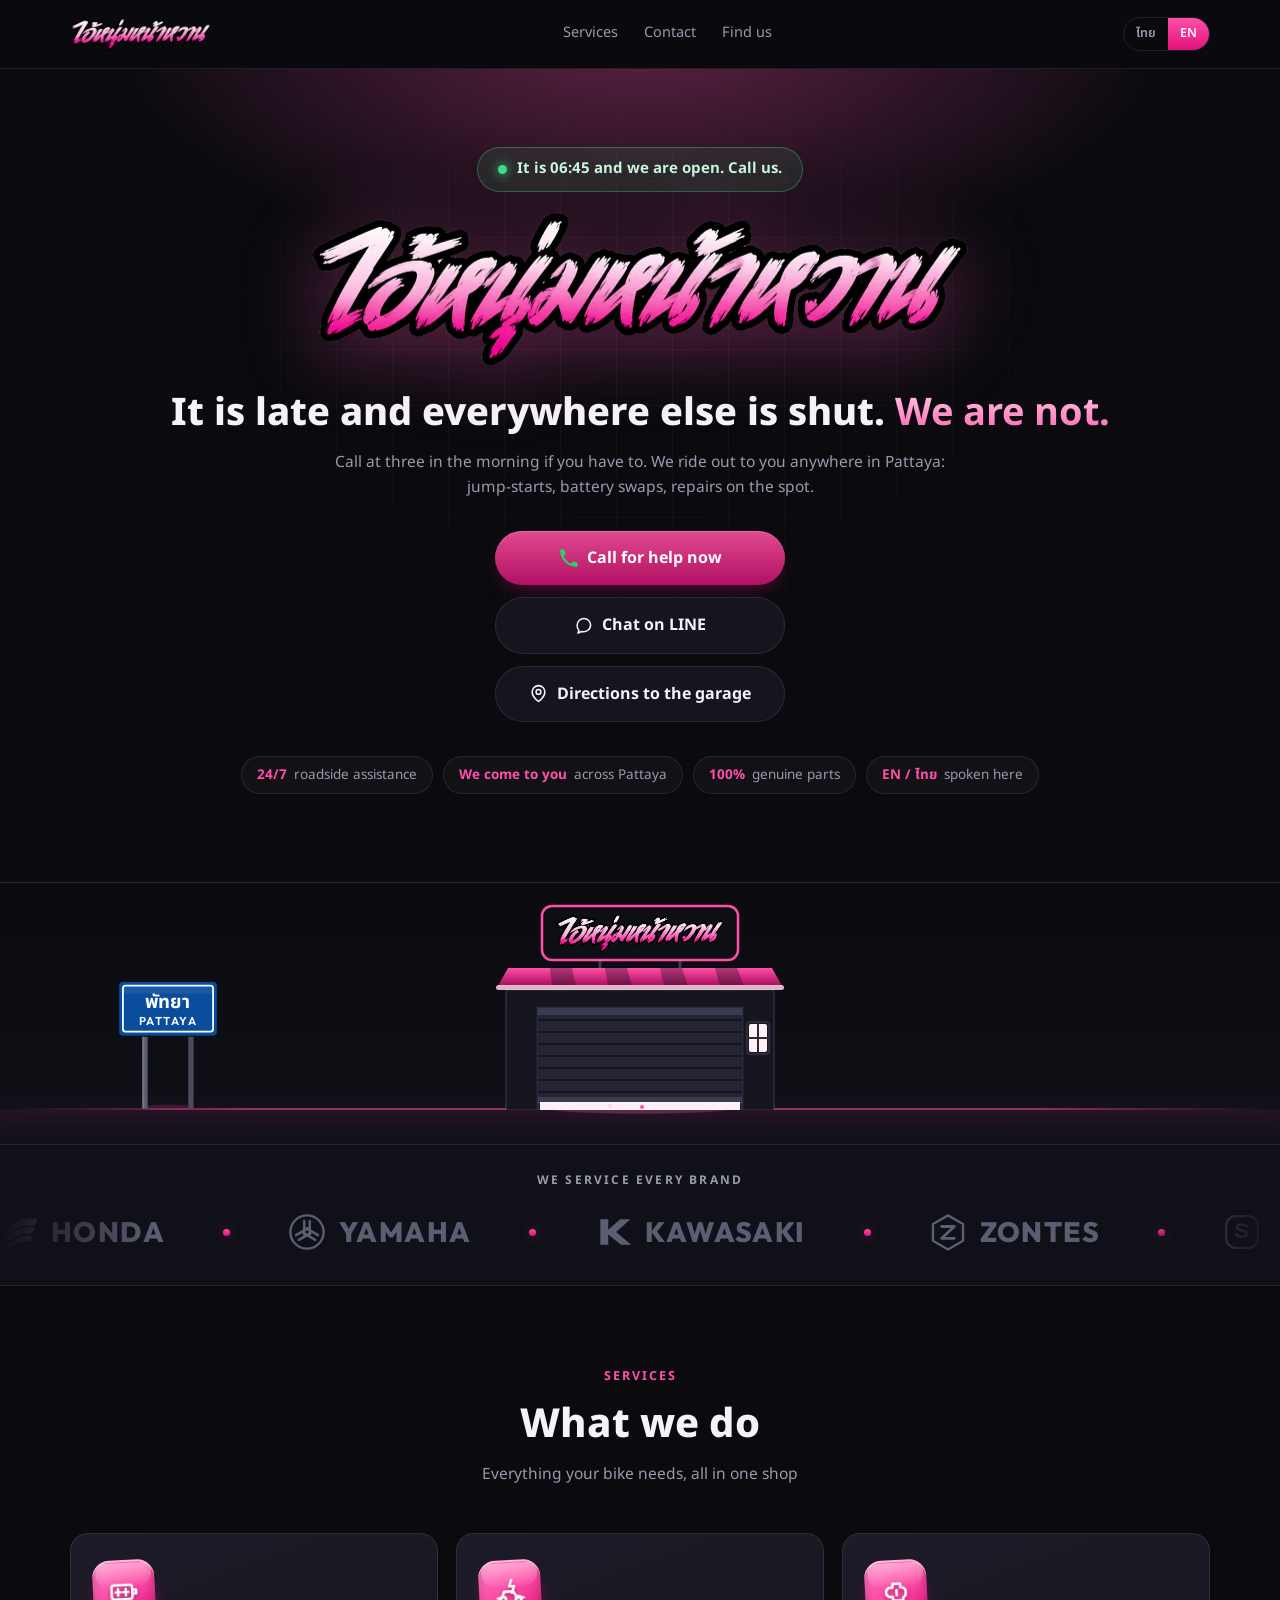
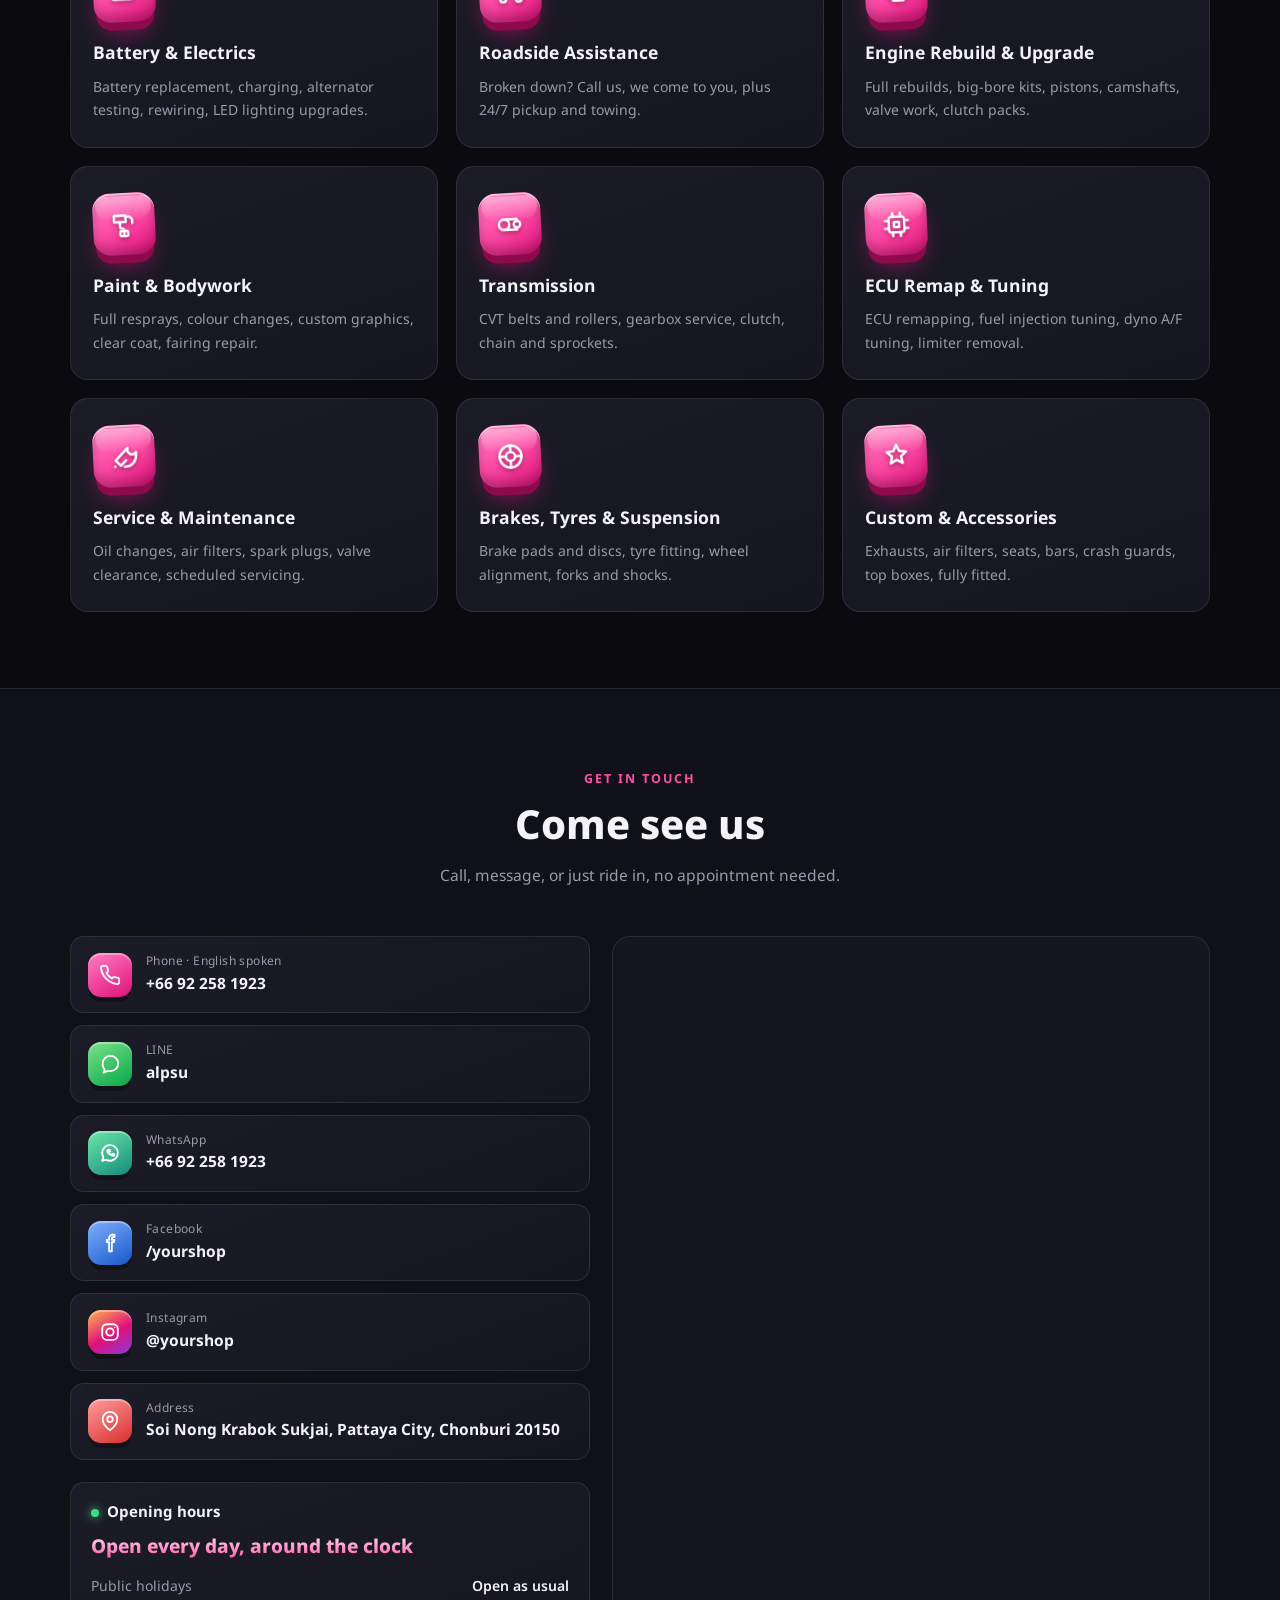
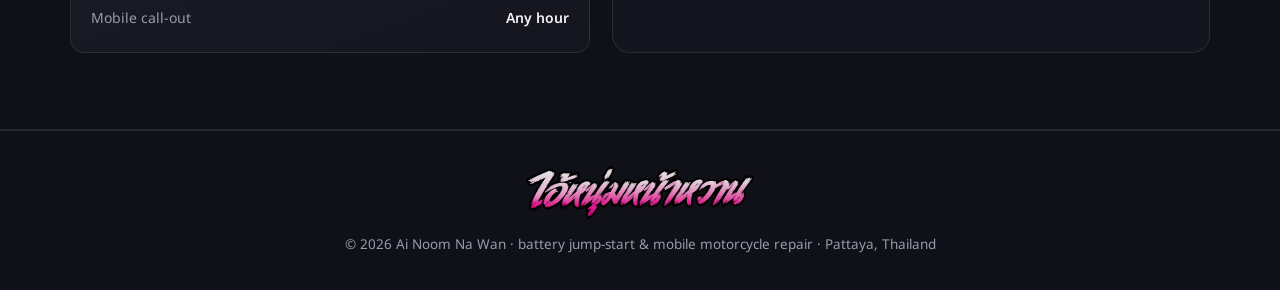
==== commit 199a322f: "Use the real address from the Business Profile Address, map link and map embed on both pages now car" ====
--- a/en/index.html
+++ b/en/index.html
@@ -50,7 +50,8 @@
   "currenciesAccepted": "THB",
   "address": {
     "@type": "PostalAddress",
-    "addressLocality": "Pattaya",
+    "streetAddress": "Soi Nong Krabok Sukjai",
+    "addressLocality": "Pattaya City",
     "addressRegion": "Chon Buri",
     "addressCountry": "TH"
   },
@@ -587,9 +588,9 @@
             <div class="ch-txt"><div class="k">Instagram</div><div class="v">@yourshop</div></div>
           </a>
 
-          <a class="ch" href="https://maps.google.com/?q=YOUR+SHOP+NAME+Pattaya" target="_blank" rel="noopener">
+          <a class="ch" href="https://www.google.com/maps/search/?api=1&amp;query=Soi+Nong+Krabok+Sukjai+Pattaya+City+Chonburi+20150" target="_blank" rel="noopener">
             <div class="ch-ico ch-map"><svg viewBox="0 0 24 24"><path d="M20 10c0 6-8 12-8 12s-8-6-8-12a8 8 0 1 1 16 0Z"></path><circle cx="12" cy="10" r="3"></circle></svg></div>
-            <div class="ch-txt"><div class="k">Address</div><div class="v">123 Example Rd, Pattaya, Chonburi 20150</div></div>
+            <div class="ch-txt"><div class="k">Address</div><div class="v">Soi Nong Krabok Sukjai, Pattaya City, Chonburi 20150</div></div>
           </a>
         </div>
 
@@ -602,7 +603,7 @@
       </div>
 
       <div class="map-box rv" id="map" style="transition-delay: 0.08s;">
-        <iframe src="https://www.google.com/maps?q=Pattaya%20Chonburi%20Thailand&amp;output=embed" loading="lazy" referrerpolicy="no-referrer-when-downgrade" title="Shop location"></iframe>
+        <iframe src="https://www.google.com/maps?q=Soi+Nong+Krabok+Sukjai+Pattaya+City+Chonburi&amp;z=14&amp;output=embed" loading="lazy" referrerpolicy="no-referrer-when-downgrade" title="Shop location"></iframe>
       </div>
     </div>
   </div>
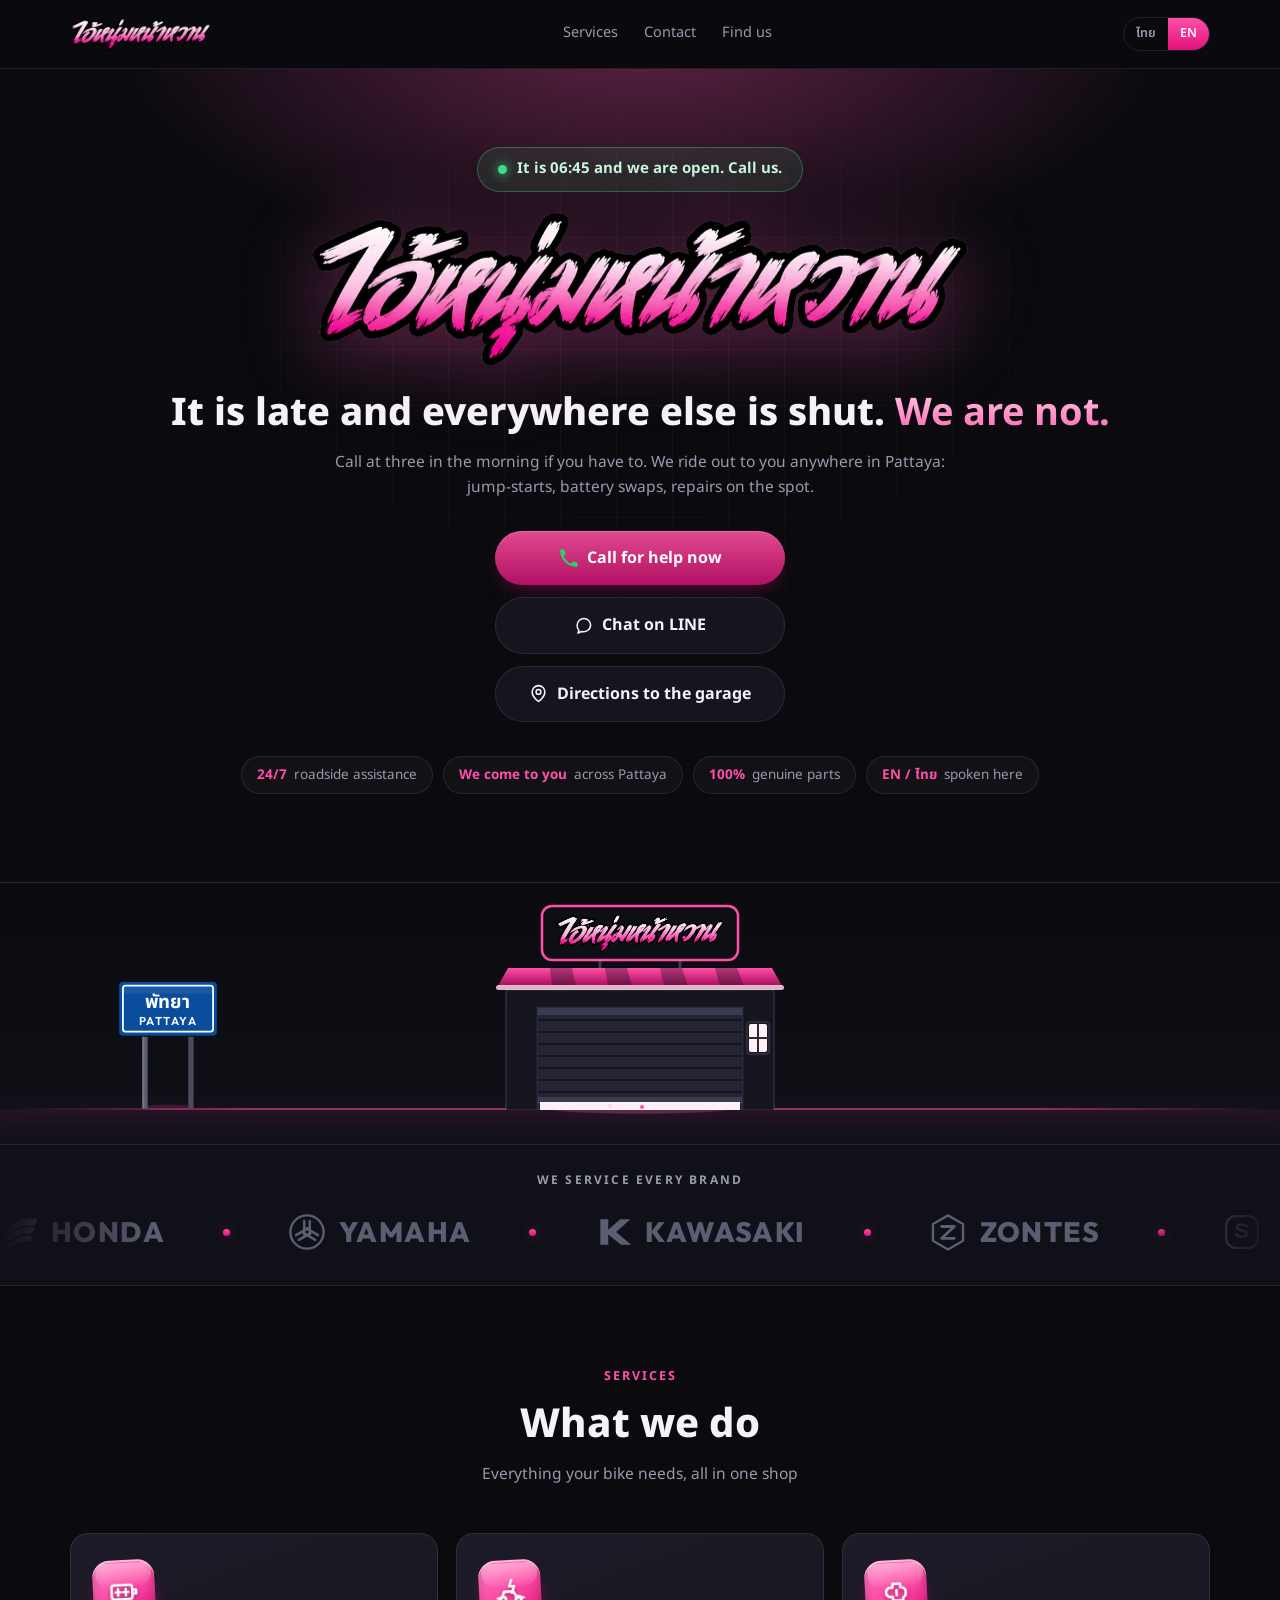
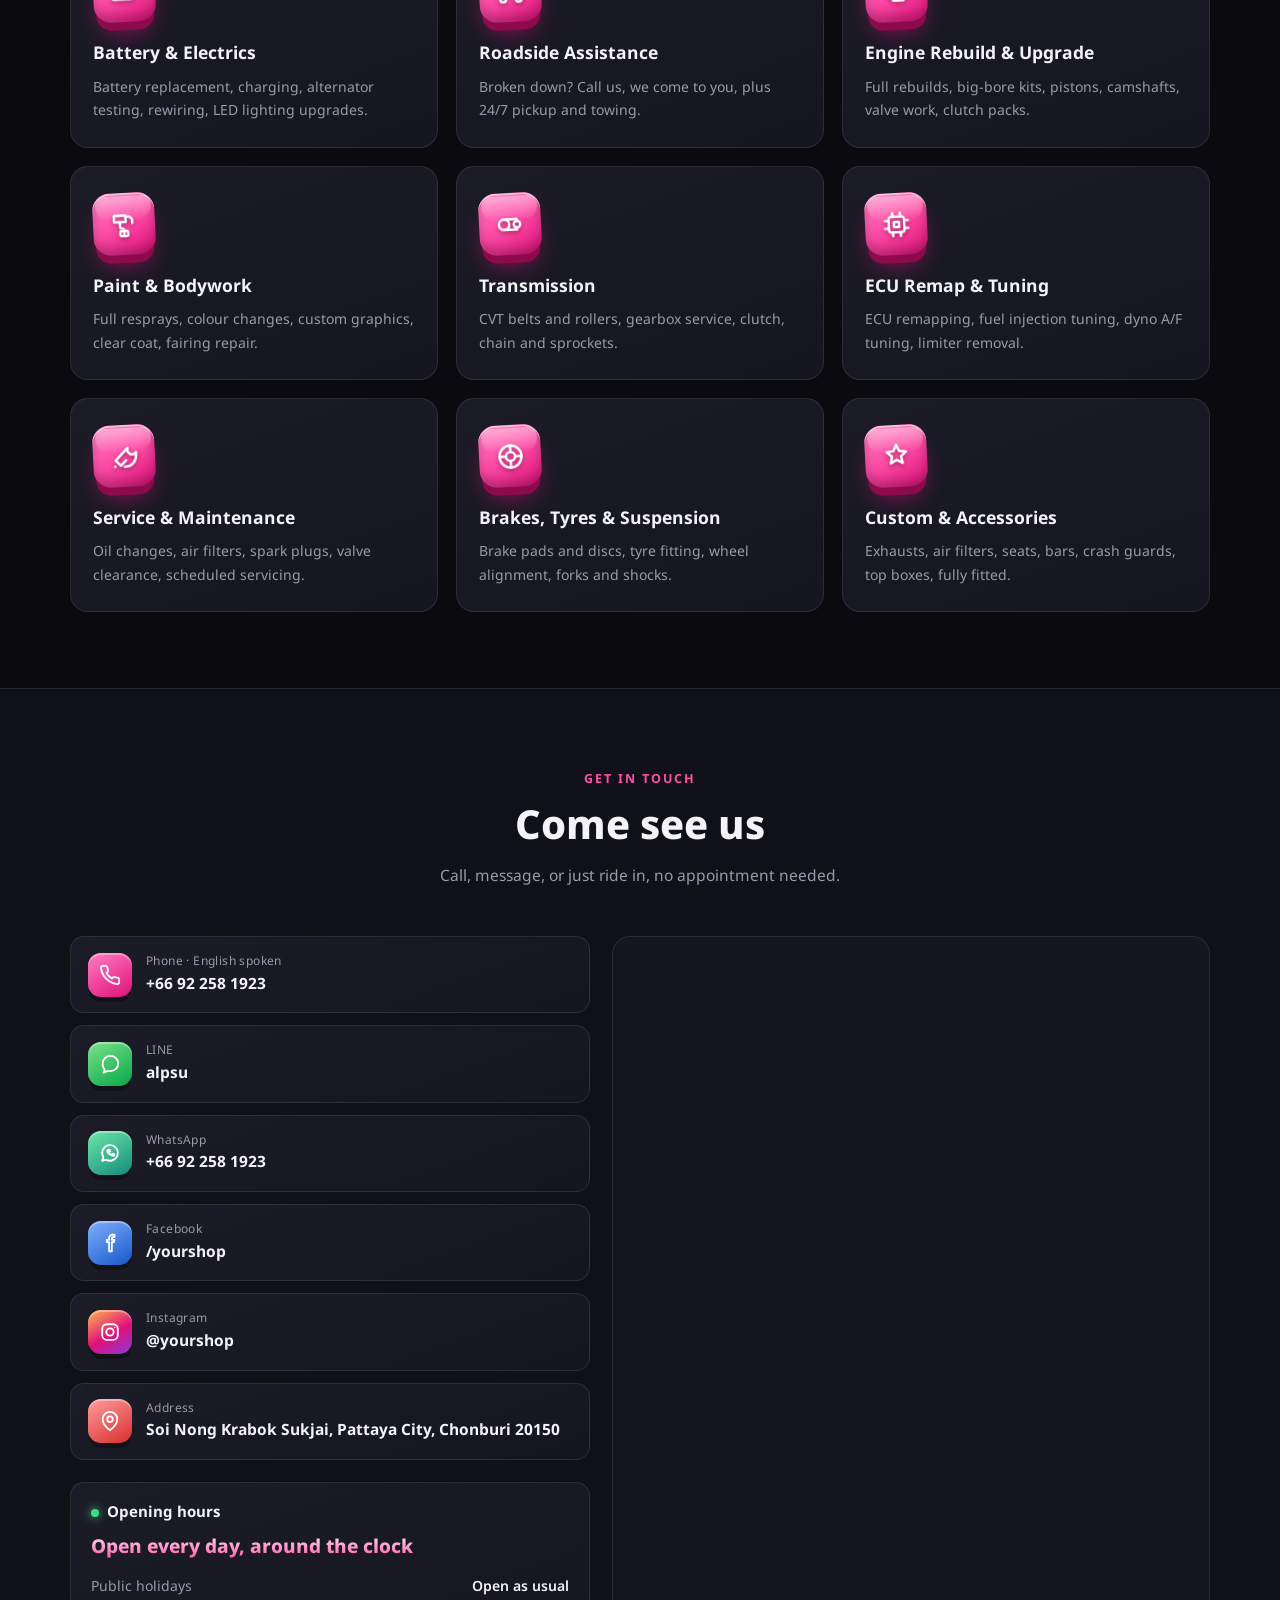
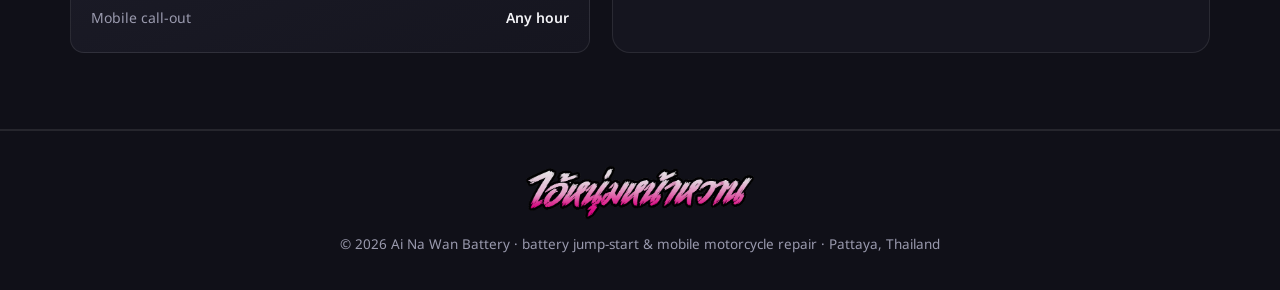
==== commit f4e6cce3: "Put the battery keyword back into the business name The profile name went from a keyword-stuffed str" ====
--- a/en/index.html
+++ b/en/index.html
@@ -16,7 +16,7 @@
 <link rel="stylesheet" href="/assets/style.css" />
 
 <meta property="og:type" content="website" />
-<meta property="og:site_name" content="Ai Noom Na Wan" />
+<meta property="og:site_name" content="Ai Na Wan Battery" />
 <meta property="og:locale" content="en_US" />
 <meta property="og:locale:alternate" content="th_TH" />
 <meta property="og:url" content="https://pattayamotorservice.github.io/en/" />
@@ -26,7 +26,7 @@
 <meta property="og:image:type" content="image/png" />
 <meta property="og:image:width" content="1200" />
 <meta property="og:image:height" content="630" />
-<meta property="og:image:alt" content="Ai Noom Na Wan, mobile motorbike repair in Pattaya" />
+<meta property="og:image:alt" content="Ai Na Wan Battery, mobile motorbike repair in Pattaya" />
 
 <meta name="twitter:card" content="summary_large_image" />
 <meta name="twitter:title" content="Motorbike Repair &amp; Battery Jump-Start, Pattaya, 24 Hours" />
@@ -38,7 +38,7 @@
   "@context": "https://schema.org",
   "@type": "AutoRepair",
   "@id": "https://pattayamotorservice.github.io/#business",
-  "name": "Ai Noom Na Wan",
+  "name": "Ai Na Wan Battery",
   "alternateName": "\u0e44\u0e2d\u0e49\u0e2b\u0e19\u0e38\u0e48\u0e21\u0e2b\u0e19\u0e49\u0e32\u0e2b\u0e27\u0e32\u0e19",
   "description": "Mobile motorbike repair and battery jump-starts across Pattaya, open 24 hours.",
   "url": "https://pattayamotorservice.github.io/en/",
@@ -79,7 +79,7 @@
   <div class="wrap nav">
     <a class="nav-logo" href="/en/#top">
       <img src="/assets/logo.png" alt="Logo" onerror="this.style.display='none';this.nextElementSibling.style.display='block'">
-      <span class="fallback" style="display:none">ไอ้หนุ่มหน้าหวาน</span>
+      <span class="fallback" style="display:none">ไอ้หน้าหวาน จั้มแบตเตอรี่</span>
     </a>
     <nav class="nav-links">
       <a href="/en/#services">Services</a>
@@ -96,7 +96,7 @@
     <div class="livenow"><i></i><span id="livenow-txt">It is 21:48 and we are open. Call us.</span></div>
 
     <img class="hero-logo" src="/assets/logo.png" alt="Shop logo" onerror="this.style.display='none';document.getElementById('logo-fb').style.display='block'">
-    <div class="hero-logo-fallback" id="logo-fb" style="display:none">ไอ้หนุ่มหน้าหวาน</div>
+    <div class="hero-logo-fallback" id="logo-fb" style="display:none">ไอ้หน้าหวาน จั้มแบตเตอรี่</div>
 
     <h1 class="tagline" data-night="It is late and everywhere else is shut. &lt;b&gt;We are not.&lt;/b&gt;">Dead battery? Broken down? <b>Don't push it, we come to you</b></h1>
 
@@ -613,7 +613,7 @@
 <footer>
   <div class="wrap">
     <img class="fl" src="/assets/logo.png" alt="" onerror="this.style.display='none'">
-    <p>© 2026 Ai Noom Na Wan · battery jump-start &amp; mobile motorcycle repair · Pattaya, Thailand</p>
+    <p>© 2026 Ai Na Wan Battery · battery jump-start &amp; mobile motorcycle repair · Pattaya, Thailand</p>
   </div>
 </footer>
 
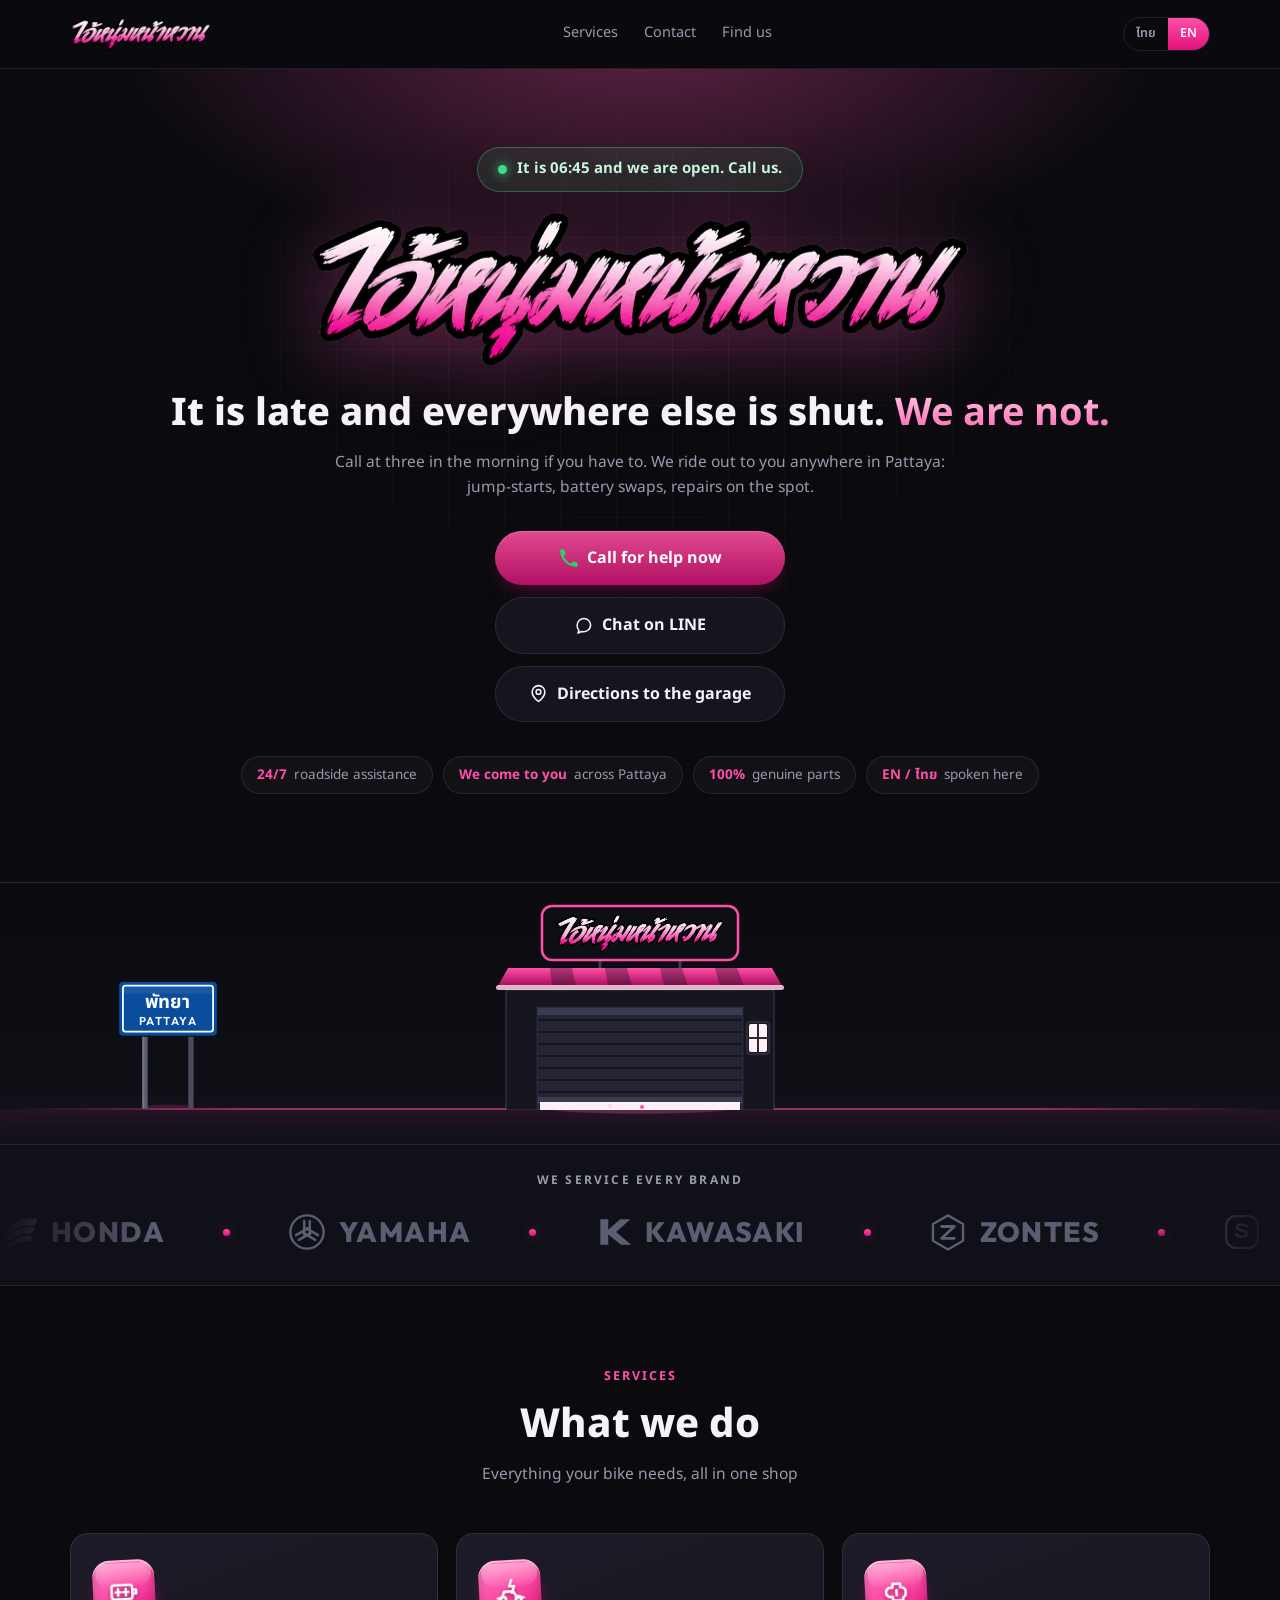
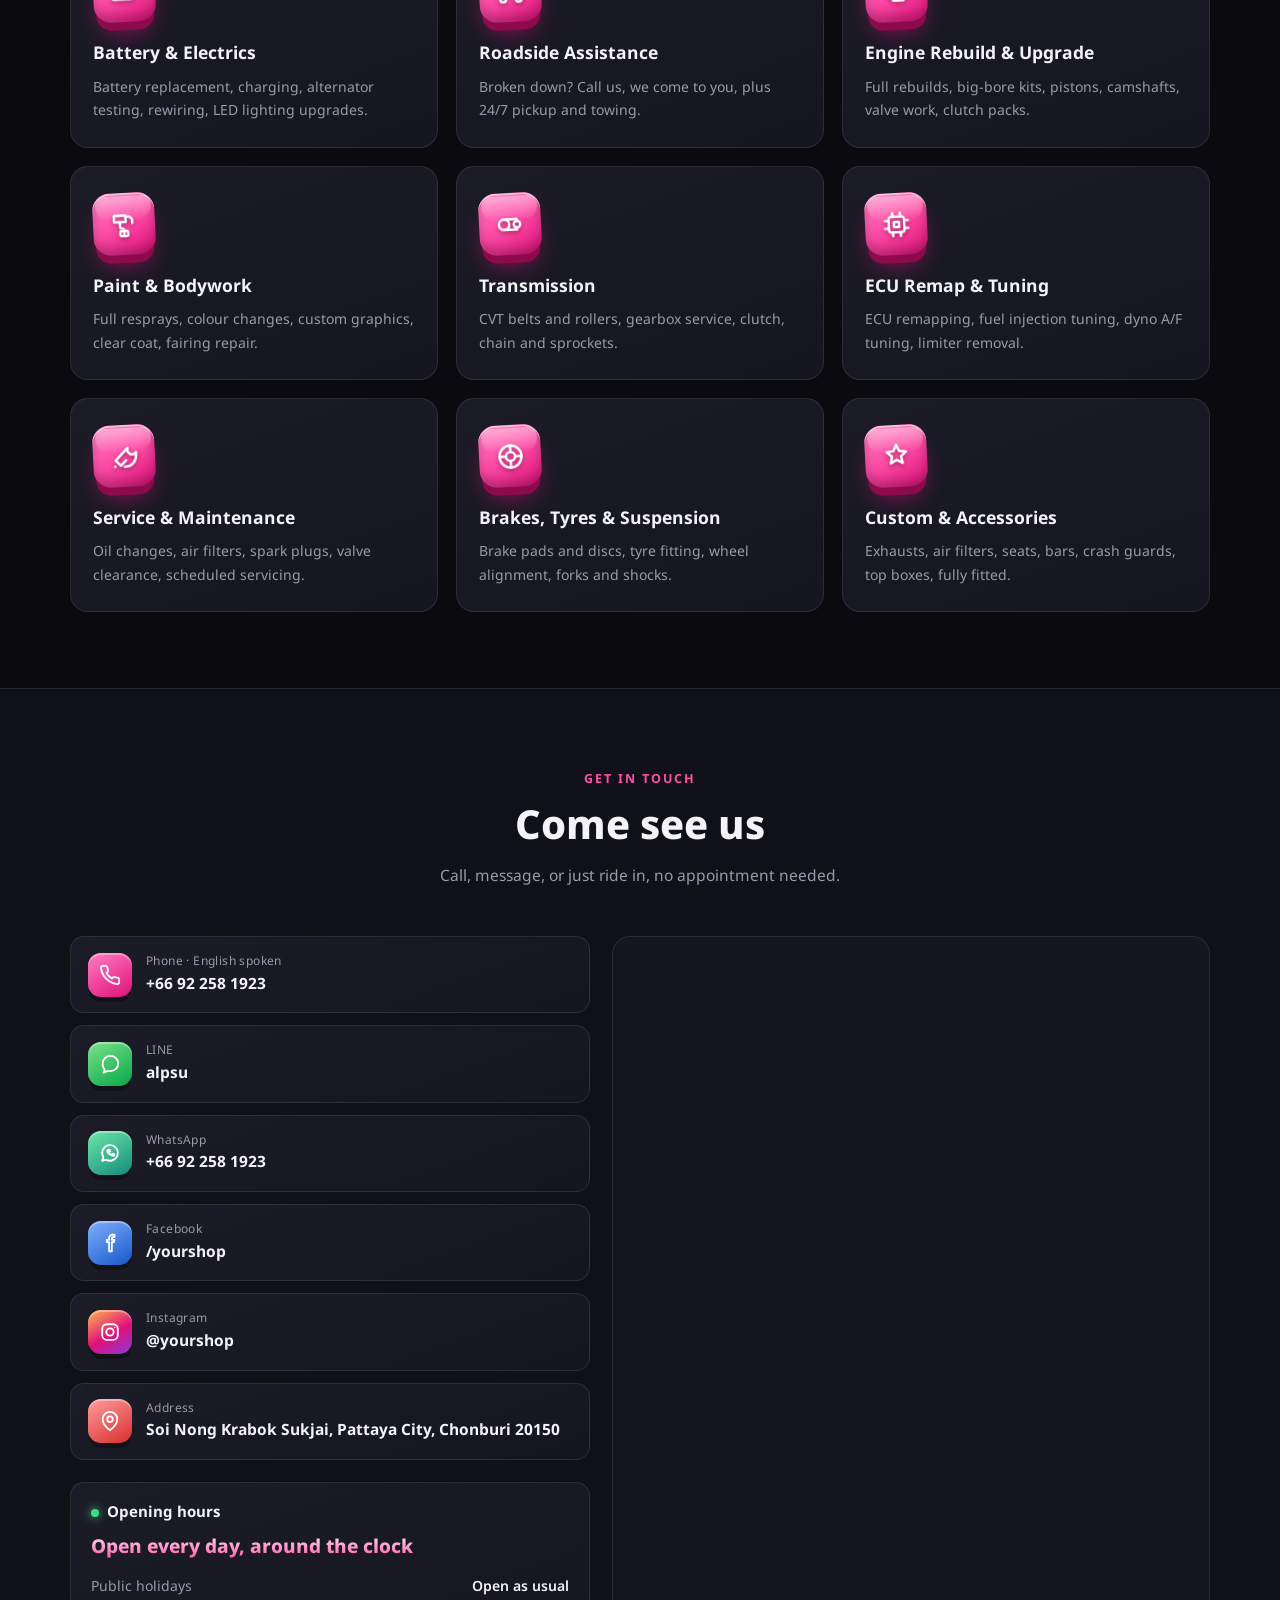
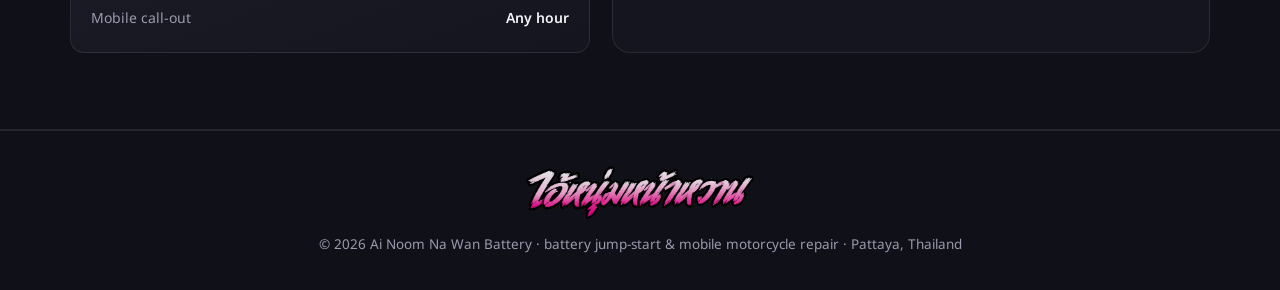
==== commit befcc474: "Correct the brand spelling to match the logo The wordmark reads ไอ้หนุ่มหน้าหวาน. The syllable หนุ่ม" ====
--- a/en/index.html
+++ b/en/index.html
@@ -16,7 +16,7 @@
 <link rel="stylesheet" href="/assets/style.css" />
 
 <meta property="og:type" content="website" />
-<meta property="og:site_name" content="Ai Na Wan Battery" />
+<meta property="og:site_name" content="Ai Noom Na Wan Battery" />
 <meta property="og:locale" content="en_US" />
 <meta property="og:locale:alternate" content="th_TH" />
 <meta property="og:url" content="https://pattayamotorservice.github.io/en/" />
@@ -26,7 +26,7 @@
 <meta property="og:image:type" content="image/png" />
 <meta property="og:image:width" content="1200" />
 <meta property="og:image:height" content="630" />
-<meta property="og:image:alt" content="Ai Na Wan Battery, mobile motorbike repair in Pattaya" />
+<meta property="og:image:alt" content="Ai Noom Na Wan Battery, mobile motorbike repair in Pattaya" />
 
 <meta name="twitter:card" content="summary_large_image" />
 <meta name="twitter:title" content="Motorbike Repair &amp; Battery Jump-Start, Pattaya, 24 Hours" />
@@ -38,7 +38,7 @@
   "@context": "https://schema.org",
   "@type": "AutoRepair",
   "@id": "https://pattayamotorservice.github.io/#business",
-  "name": "Ai Na Wan Battery",
+  "name": "Ai Noom Na Wan Battery",
   "alternateName": "\u0e44\u0e2d\u0e49\u0e2b\u0e19\u0e38\u0e48\u0e21\u0e2b\u0e19\u0e49\u0e32\u0e2b\u0e27\u0e32\u0e19",
   "description": "Mobile motorbike repair and battery jump-starts across Pattaya, open 24 hours.",
   "url": "https://pattayamotorservice.github.io/en/",
@@ -79,7 +79,7 @@
   <div class="wrap nav">
     <a class="nav-logo" href="/en/#top">
       <img src="/assets/logo.png" alt="Logo" onerror="this.style.display='none';this.nextElementSibling.style.display='block'">
-      <span class="fallback" style="display:none">ไอ้หน้าหวาน จั้มแบตเตอรี่</span>
+      <span class="fallback" style="display:none">ไอ้หนุ่มหน้าหวาน จั้มแบตเตอรี่</span>
     </a>
     <nav class="nav-links">
       <a href="/en/#services">Services</a>
@@ -96,7 +96,7 @@
     <div class="livenow"><i></i><span id="livenow-txt">It is 21:48 and we are open. Call us.</span></div>
 
     <img class="hero-logo" src="/assets/logo.png" alt="Shop logo" onerror="this.style.display='none';document.getElementById('logo-fb').style.display='block'">
-    <div class="hero-logo-fallback" id="logo-fb" style="display:none">ไอ้หน้าหวาน จั้มแบตเตอรี่</div>
+    <div class="hero-logo-fallback" id="logo-fb" style="display:none">ไอ้หนุ่มหน้าหวาน จั้มแบตเตอรี่</div>
 
     <h1 class="tagline" data-night="It is late and everywhere else is shut. &lt;b&gt;We are not.&lt;/b&gt;">Dead battery? Broken down? <b>Don't push it, we come to you</b></h1>
 
@@ -613,7 +613,7 @@
 <footer>
   <div class="wrap">
     <img class="fl" src="/assets/logo.png" alt="" onerror="this.style.display='none'">
-    <p>© 2026 Ai Na Wan Battery · battery jump-start &amp; mobile motorcycle repair · Pattaya, Thailand</p>
+    <p>© 2026 Ai Noom Na Wan Battery · battery jump-start &amp; mobile motorcycle repair · Pattaya, Thailand</p>
   </div>
 </footer>
 
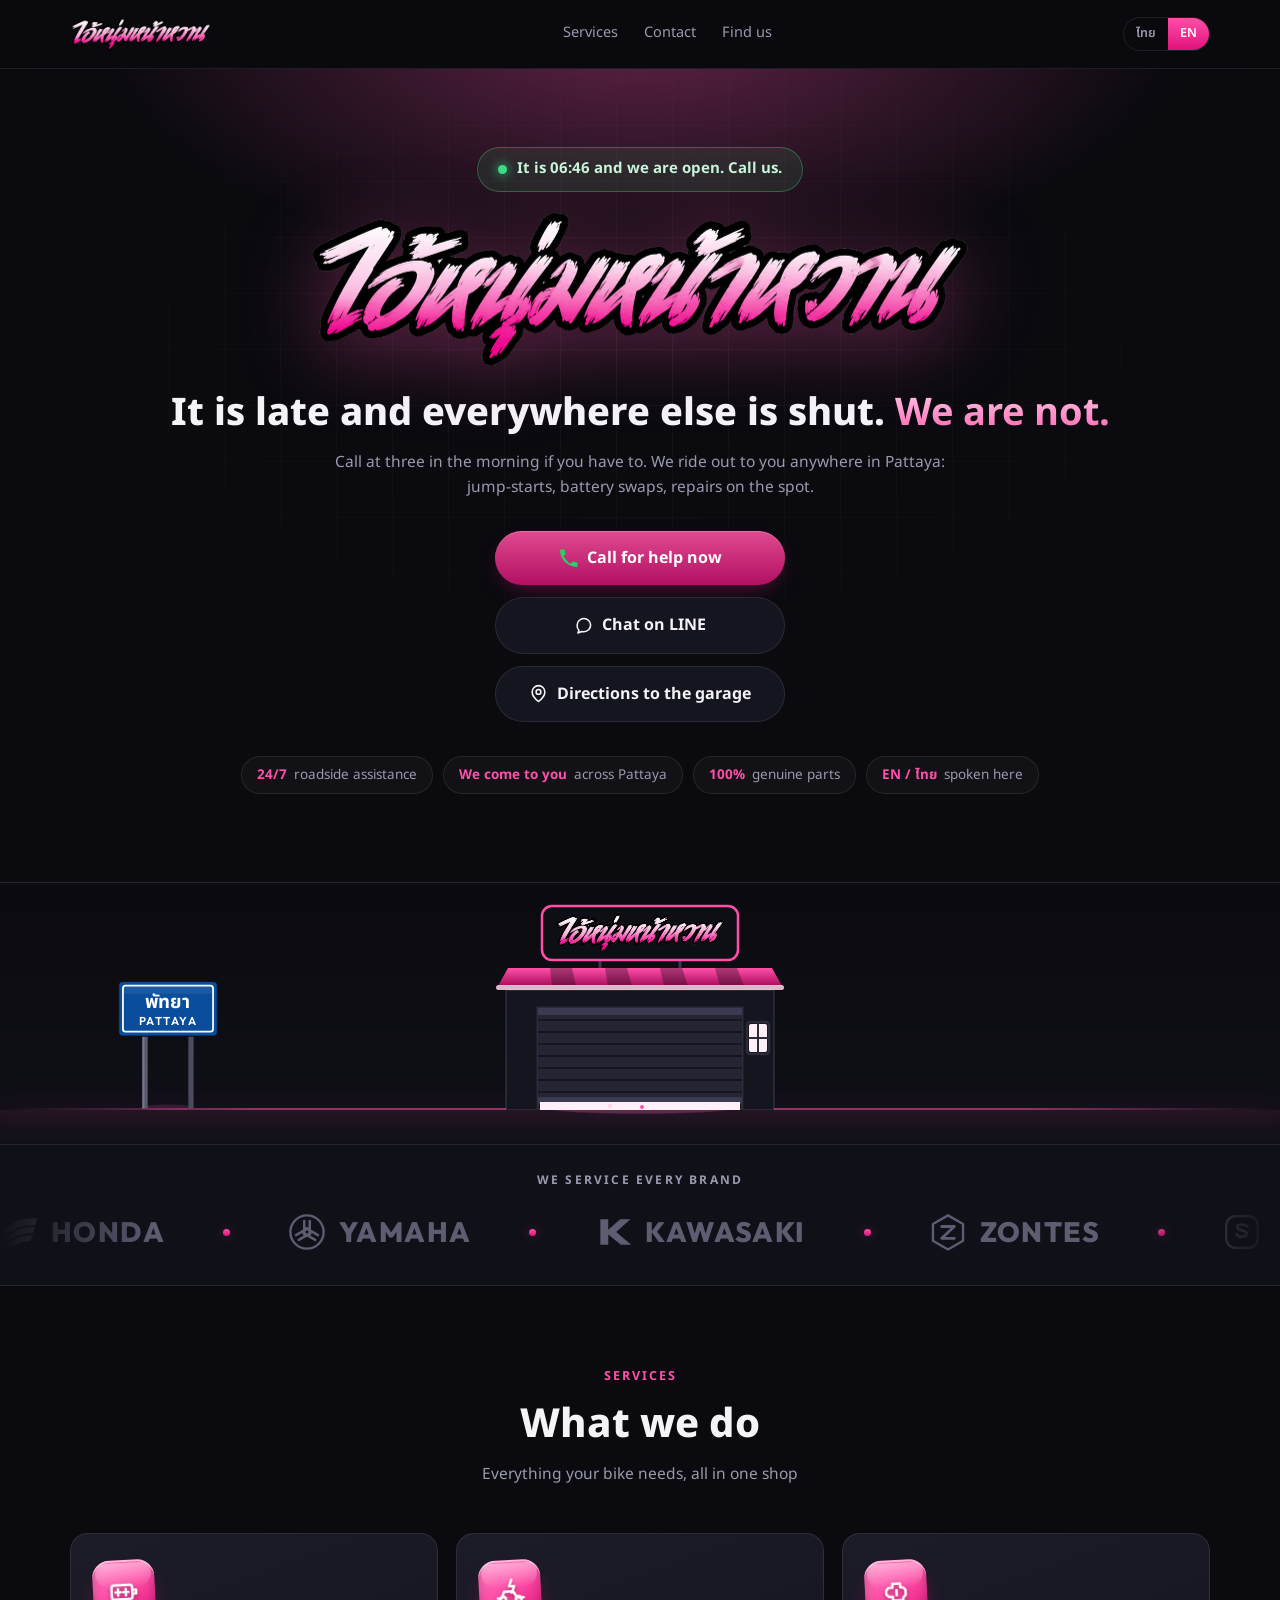
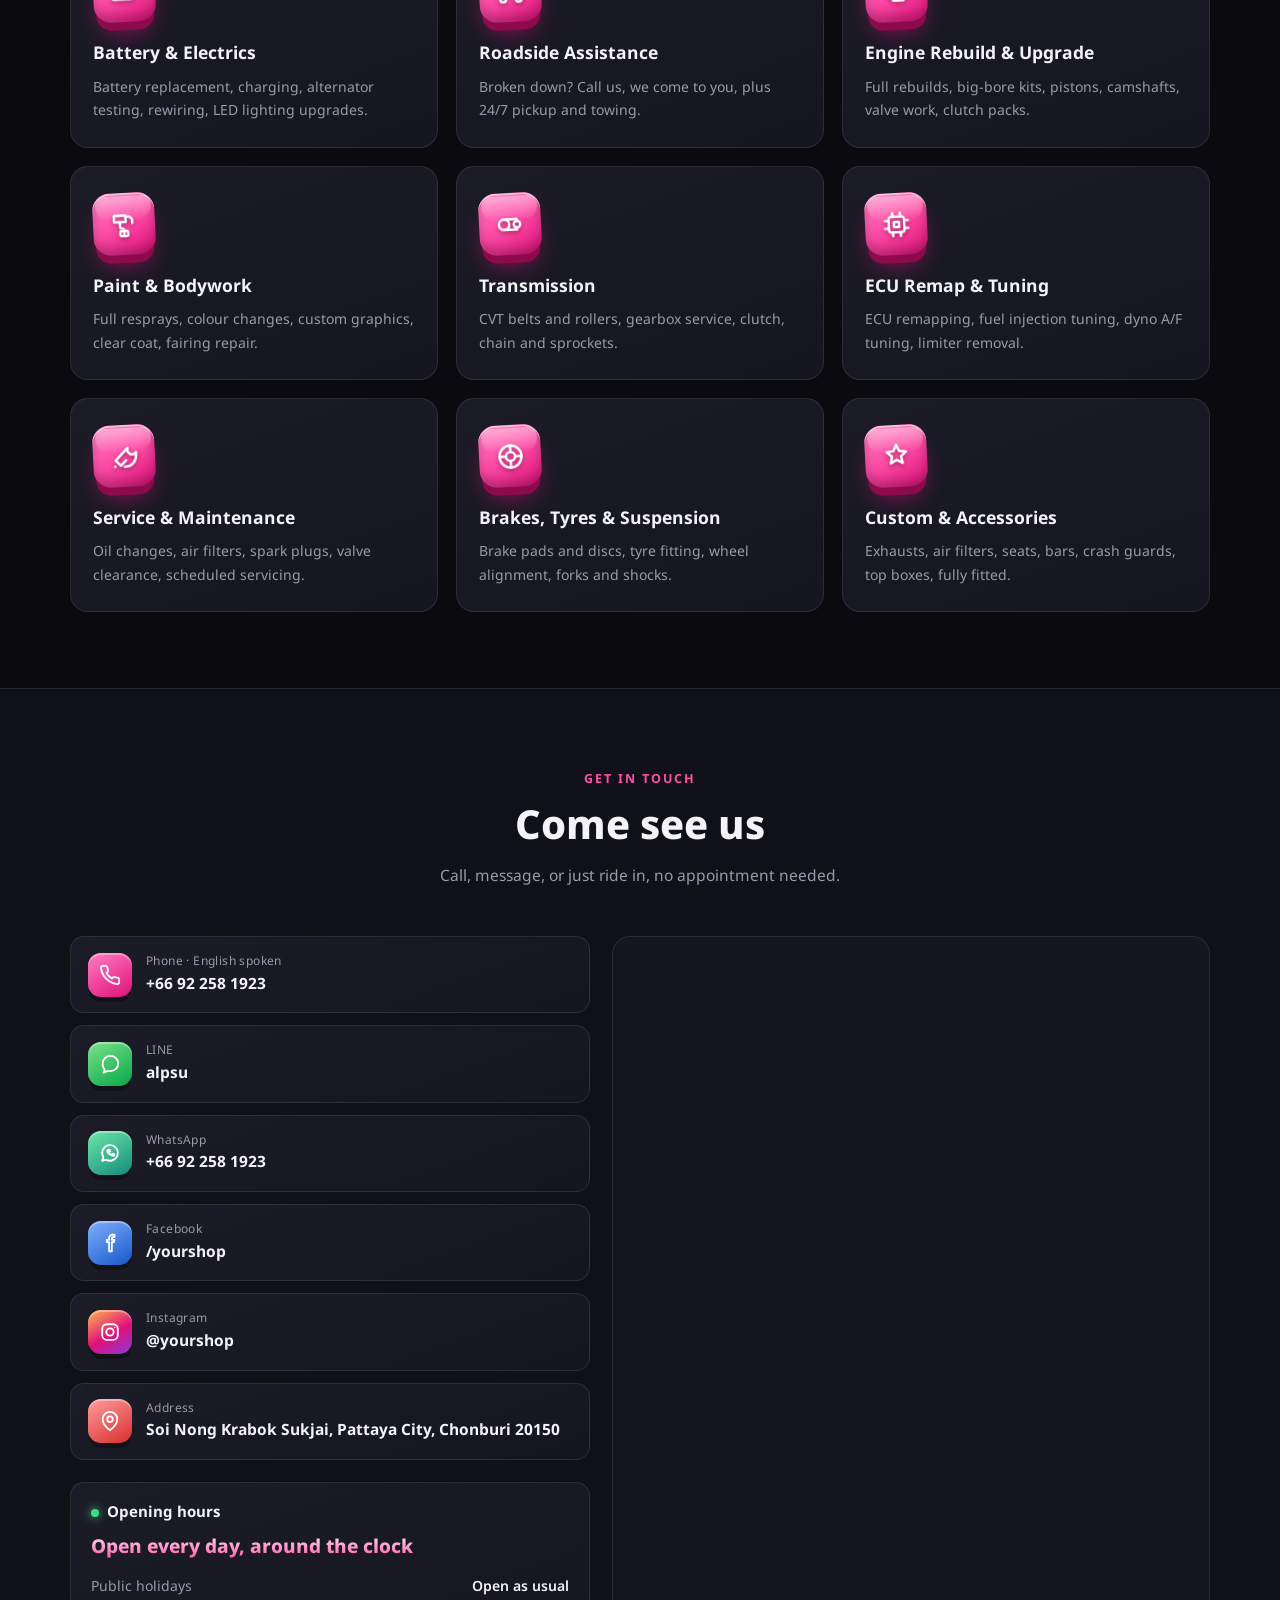
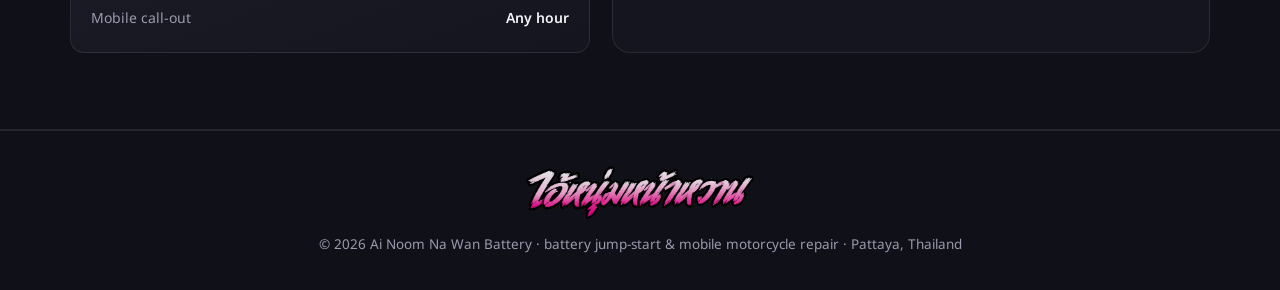
==== commit b44ba580: "Match the site name to the profile exactly The profile is now ไอ้หนุ่มหน้าหวาน แบตเตอรี่, so the sit" ====
--- a/en/index.html
+++ b/en/index.html
@@ -39,7 +39,7 @@
   "@type": "AutoRepair",
   "@id": "https://pattayamotorservice.github.io/#business",
   "name": "Ai Noom Na Wan Battery",
-  "alternateName": "\u0e44\u0e2d\u0e49\u0e2b\u0e19\u0e38\u0e48\u0e21\u0e2b\u0e19\u0e49\u0e32\u0e2b\u0e27\u0e32\u0e19",
+  "alternateName": "\u0e44\u0e2d\u0e49\u0e2b\u0e19\u0e38\u0e48\u0e21\u0e2b\u0e19\u0e49\u0e32\u0e2b\u0e27\u0e32\u0e19 \u0e41\u0e1a\u0e15\u0e40\u0e15\u0e2d\u0e23\u0e35\u0e48",
   "description": "Mobile motorbike repair and battery jump-starts across Pattaya, open 24 hours.",
   "url": "https://pattayamotorservice.github.io/en/",
   "inLanguage": "en",
@@ -79,7 +79,7 @@
   <div class="wrap nav">
     <a class="nav-logo" href="/en/#top">
       <img src="/assets/logo.png" alt="Logo" onerror="this.style.display='none';this.nextElementSibling.style.display='block'">
-      <span class="fallback" style="display:none">ไอ้หนุ่มหน้าหวาน จั้มแบตเตอรี่</span>
+      <span class="fallback" style="display:none">ไอ้หนุ่มหน้าหวาน แบตเตอรี่</span>
     </a>
     <nav class="nav-links">
       <a href="/en/#services">Services</a>
@@ -96,7 +96,7 @@
     <div class="livenow"><i></i><span id="livenow-txt">It is 21:48 and we are open. Call us.</span></div>
 
     <img class="hero-logo" src="/assets/logo.png" alt="Shop logo" onerror="this.style.display='none';document.getElementById('logo-fb').style.display='block'">
-    <div class="hero-logo-fallback" id="logo-fb" style="display:none">ไอ้หนุ่มหน้าหวาน จั้มแบตเตอรี่</div>
+    <div class="hero-logo-fallback" id="logo-fb" style="display:none">ไอ้หนุ่มหน้าหวาน แบตเตอรี่</div>
 
     <h1 class="tagline" data-night="It is late and everywhere else is shut. &lt;b&gt;We are not.&lt;/b&gt;">Dead battery? Broken down? <b>Don't push it, we come to you</b></h1>
 
